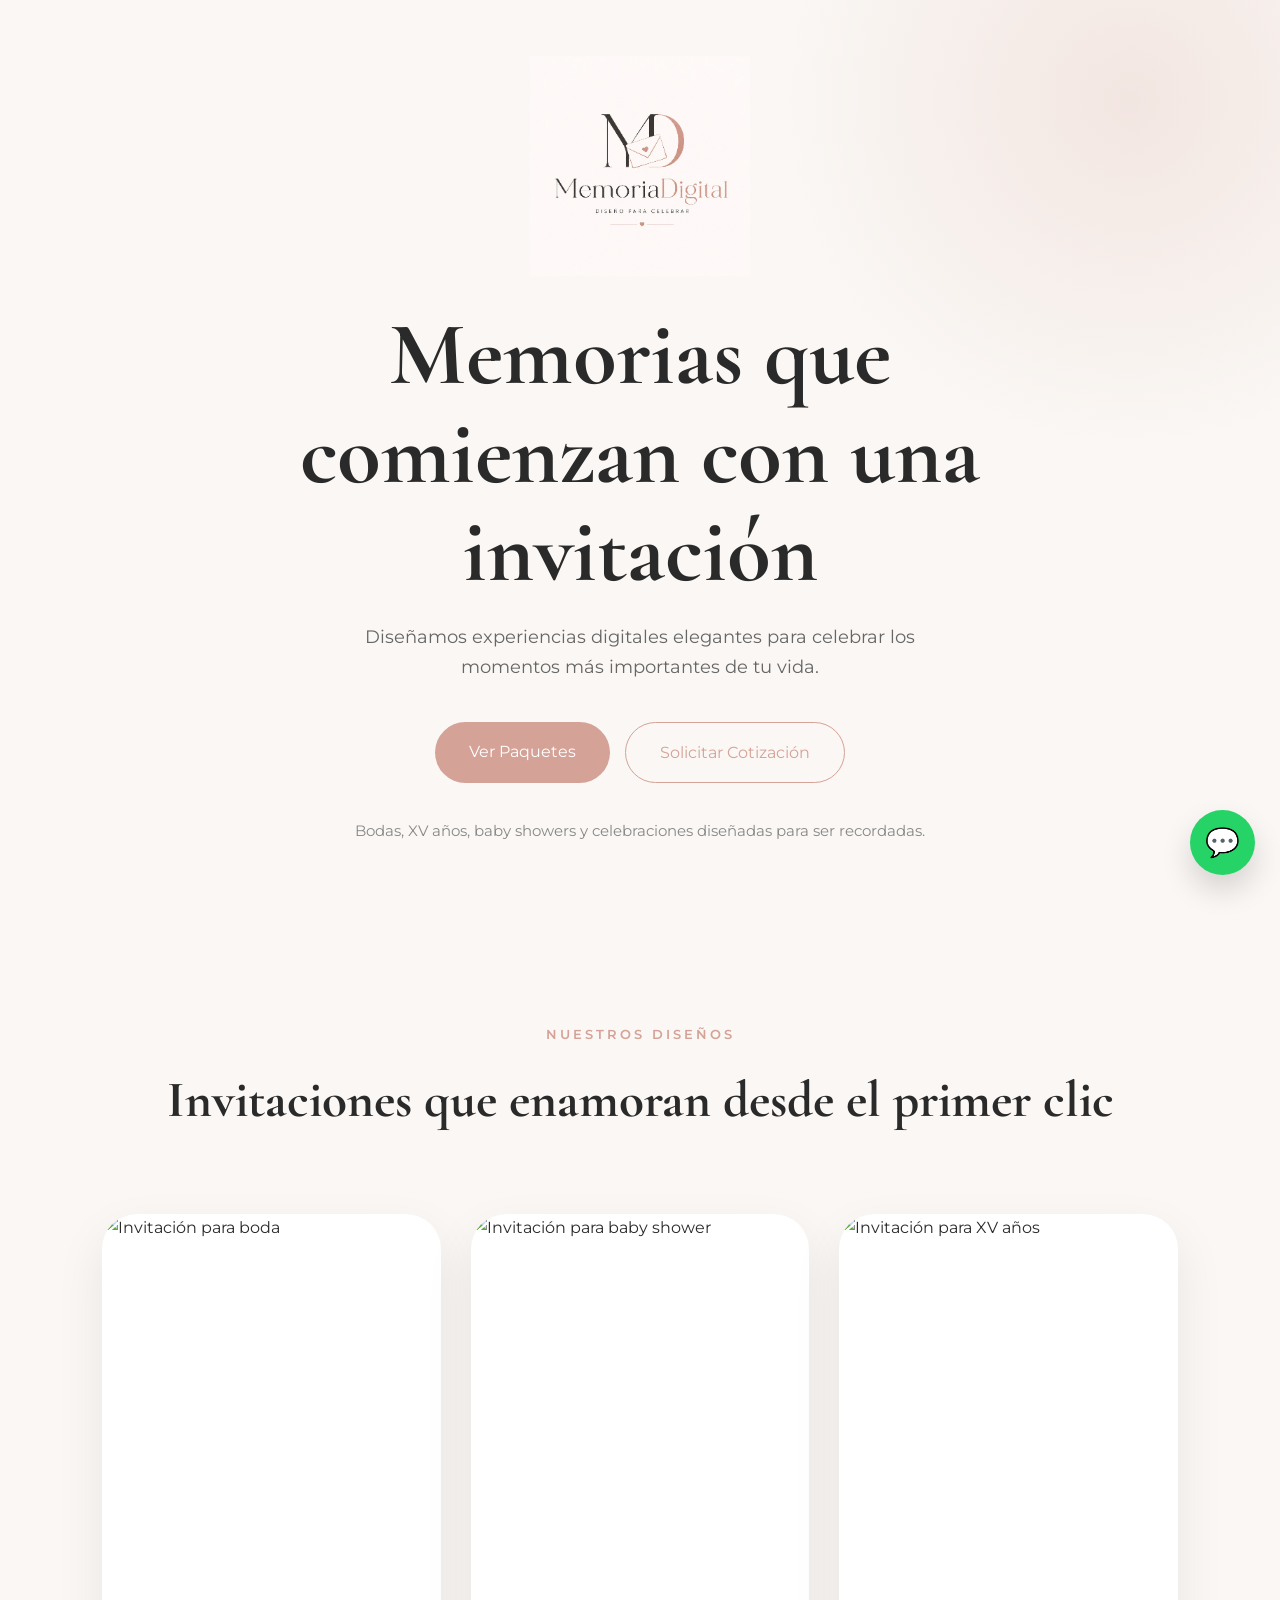
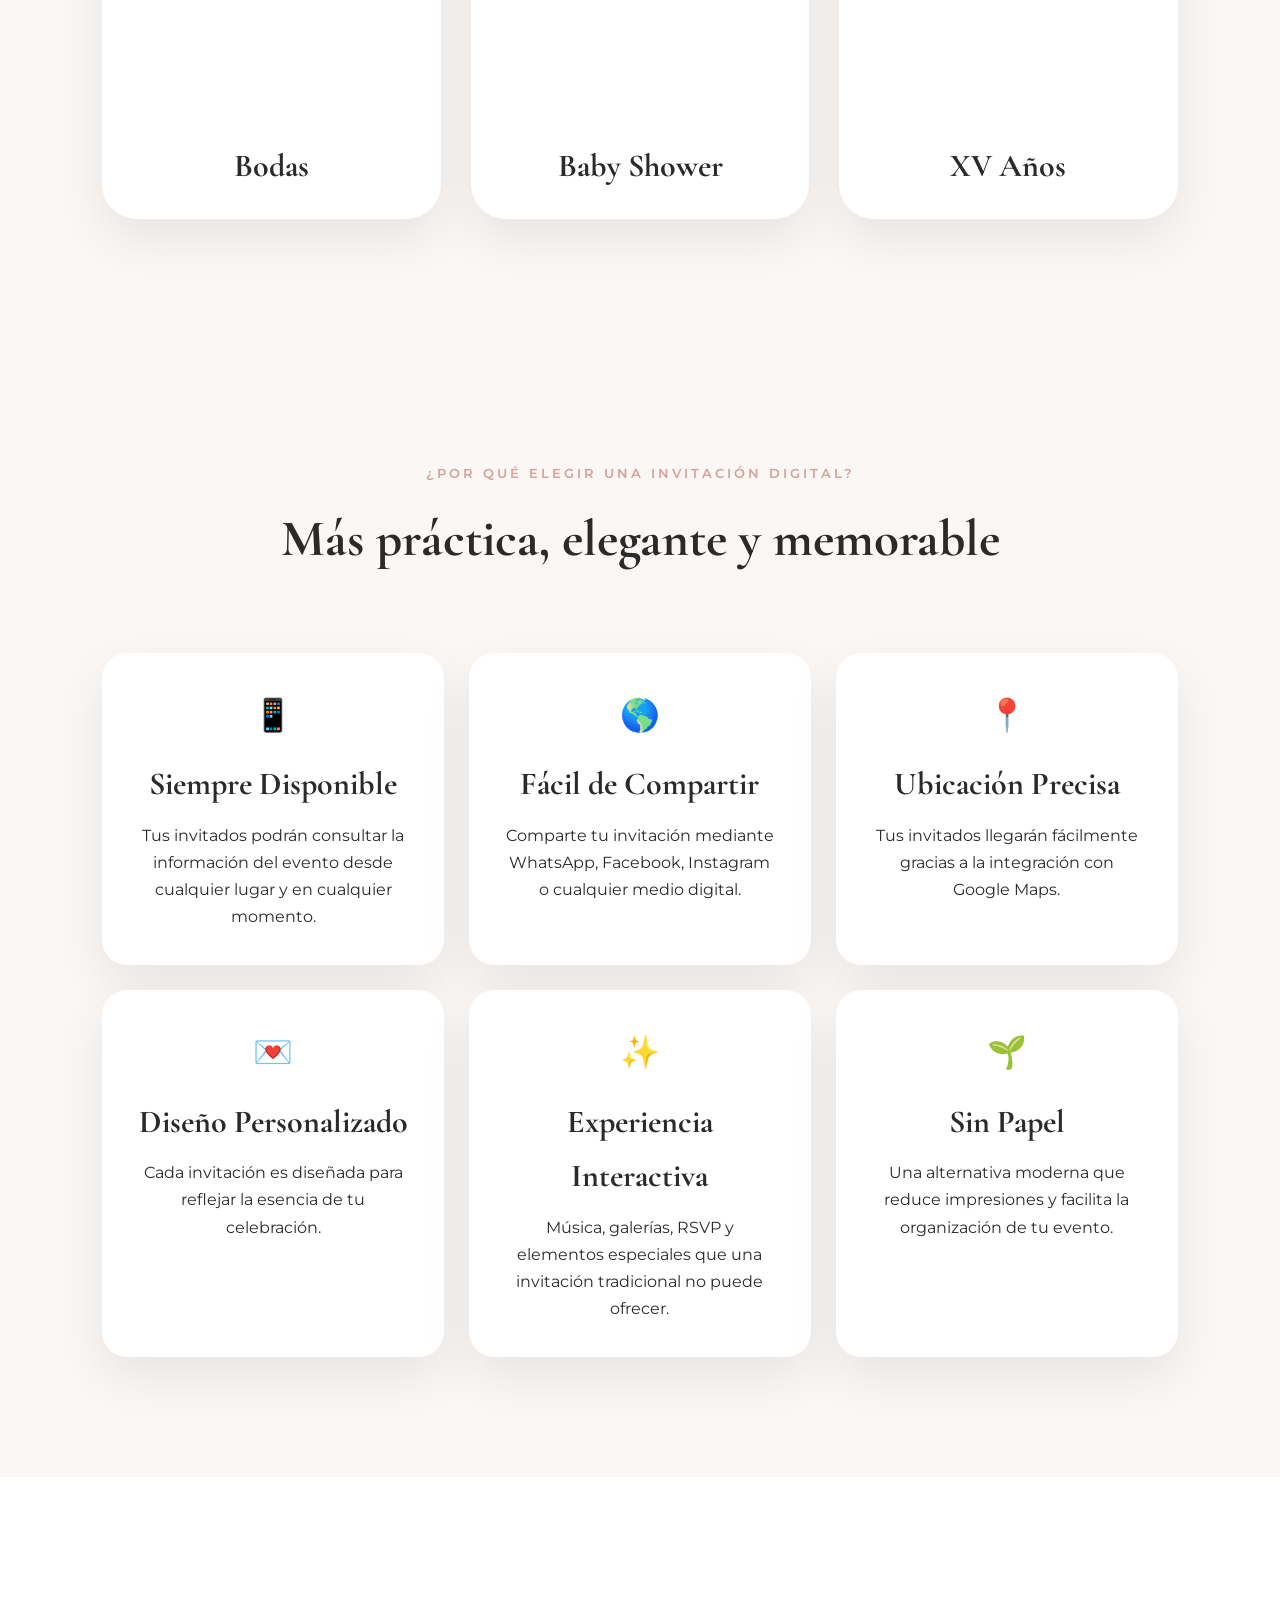
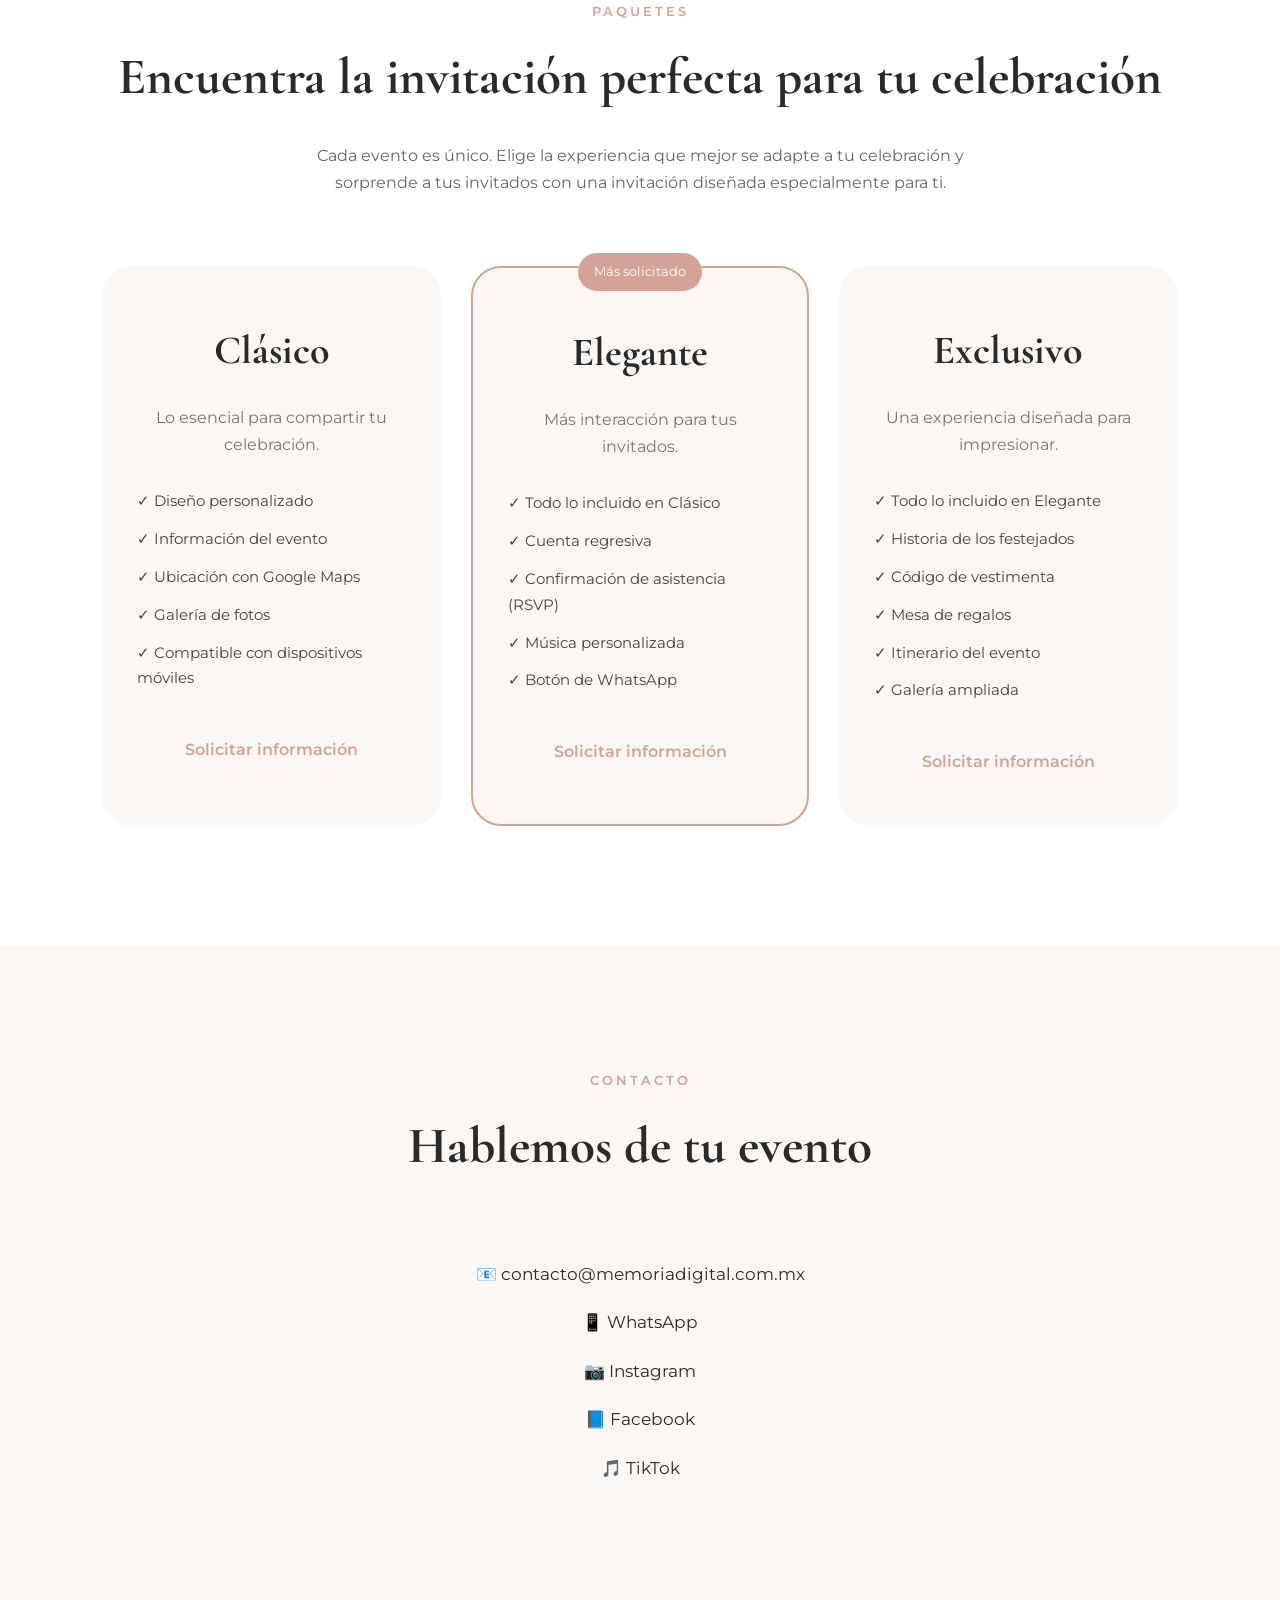
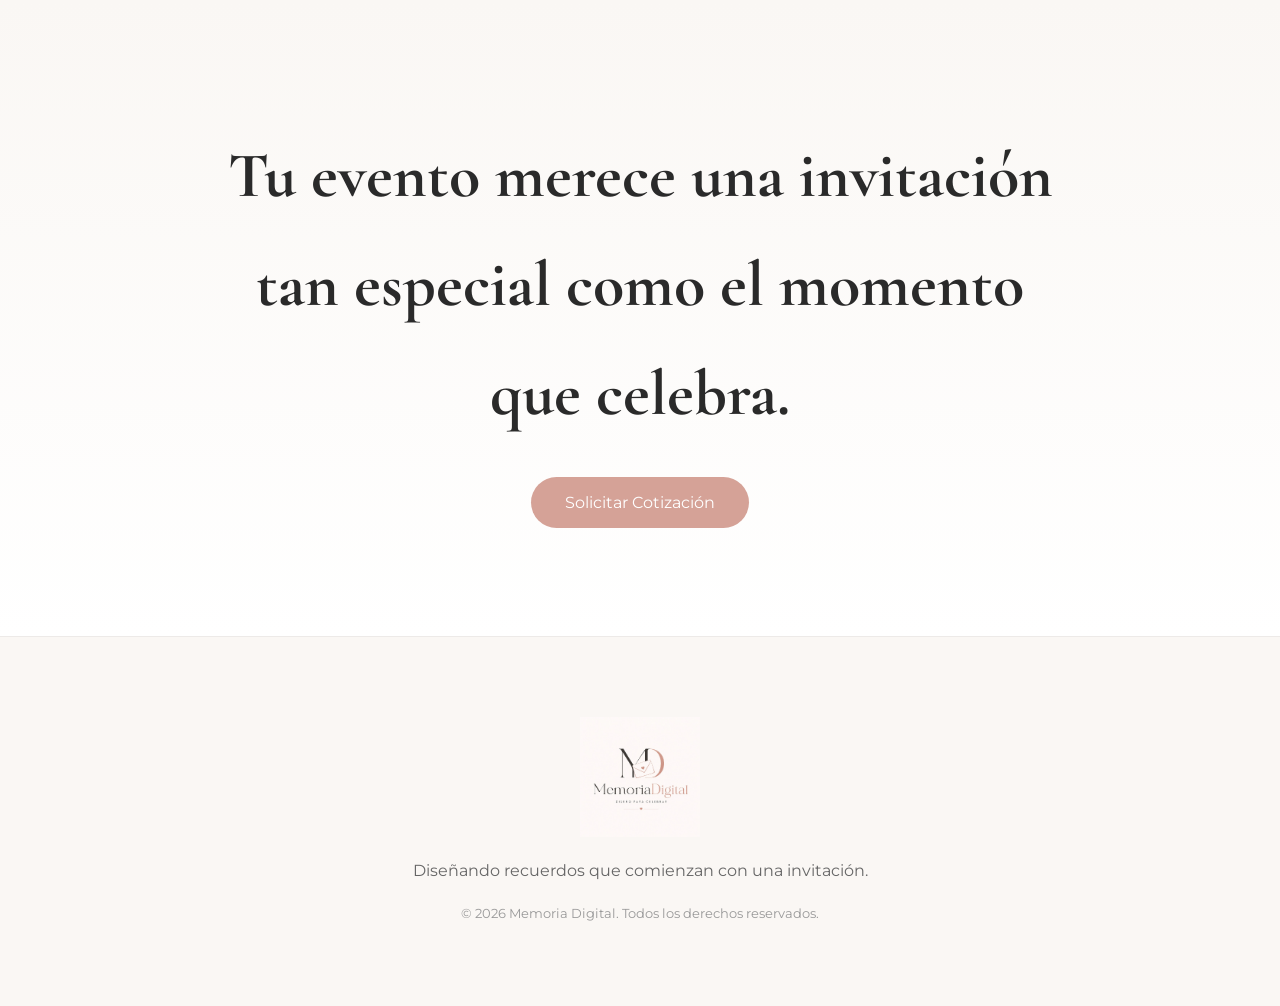
==== index.html @ b1f32d24 "Cambios" ====
<!DOCTYPE html>
<html lang="es">

<head>

    <meta charset="UTF-8">
    <meta name="viewport" content="width=device-width, initial-scale=1.0">

    <title>Memoria Digital | Invitaciones Digitales Elegantes</title>

    <meta name="description"
        content="Invitaciones digitales elegantes para bodas, XV años, baby showers y eventos especiales.">

    <link rel="stylesheet" href="css/style.css">

    <link rel="preconnect" href="https://fonts.googleapis.com">

    <link rel="preconnect" href="https://fonts.gstatic.com" crossorigin>

    <link
        href="https://fonts.googleapis.com/css2?family=Cormorant+Garamond:wght@300;400;500;600;700&family=Montserrat:wght@300;400;500;600&display=swap"
        rel="stylesheet">

</head>

<body>

    <!-- BOTÓN WHATSAPP -->

    <a href="https://wa.me/5214442026317?text=Hola,%20me%20gustaría%20recibir%20información%20sobre%20las%20invitaciones%20digitales%20de%20Memoria%20Digital."
        target="_blank" class="whatsapp-button">

        💬

    </a>

    <!-- HERO -->

    <header class="hero">

        <div class="hero-content">

            <img src="imagenes/logo.jpeg" alt="Memoria Digital" class="hero-logo">

            <!-- <span class="hero-badge">
                Invitaciones Digitales Personalizadas
            </span> -->

            <h1>
                Memorias que comienzan con una invitación
            </h1>

            <p class="hero-description">

                Diseñamos experiencias digitales elegantes para celebrar
                los momentos más importantes de tu vida.

            </p>

            <div class="hero-buttons">

                <a href="#paquetes" class="btn-primary">
                    Ver Paquetes
                </a>

                <a href="https://wa.me/5214442026317?text=Hola,%20me%20gustaría%20recibir%20información%20sobre%20las%20invitaciones%20digitales%20de%20Memoria%20Digital." target="_blank" class="btn-secondary">

                    Solicitar Cotización

                </a>

            </div>

            <p class="social-proof">

                Bodas, XV años, baby showers y celebraciones
                diseñadas para ser recordadas.

            </p>

        </div>

    </header>

    <!-- PORTAFOLIO -->

    <section class="portfolio">

        <div class="section-header">

            <span>Nuestros Diseños</span>

            <h2>
                Invitaciones que enamoran desde el primer clic
            </h2>

        </div>

        <div class="portfolio-grid">

            <article class="phone-card">

                <img src="imagenes/boda.jpg" alt="Invitación para boda">

                <h3>Bodas</h3>

            </article>

            <article class="phone-card">

                <img src="imagenes/babyshower.jpg" alt="Invitación para baby shower">

                <h3>Baby Shower</h3>

            </article>

            <article class="phone-card">

                <img src="imagenes/xv.jpg" alt="Invitación para XV años">

                <h3>XV Años</h3>

            </article>

        </div>

    </section>

    <!-- CARACTERÍSTICAS -->

    <section class="features">

        <div class="section-header">

            <span>¿Por qué elegir una invitación digital?</span>

            <h2>
                Más práctica, elegante y memorable
            </h2>

        </div>

        <div class="features-grid">

            <div class="feature-card">

                <div class="feature-icon">📱</div>

                <h3>Siempre Disponible</h3>

                <p>
                    Tus invitados podrán consultar la información del evento
                    desde cualquier lugar y en cualquier momento.
                </p>

            </div>

            <div class="feature-card">

                <div class="feature-icon">🌎</div>

                <h3>Fácil de Compartir</h3>

                <p>
                    Comparte tu invitación mediante WhatsApp, Facebook,
                    Instagram o cualquier medio digital.
                </p>

            </div>

            <div class="feature-card">

                <div class="feature-icon">📍</div>

                <h3>Ubicación Precisa</h3>

                <p>
                    Tus invitados llegarán fácilmente gracias a la integración
                    con Google Maps.
                </p>

            </div>

            <div class="feature-card">

                <div class="feature-icon">💌</div>

                <h3>Diseño Personalizado</h3>

                <p>
                    Cada invitación es diseñada para reflejar la esencia
                    de tu celebración.
                </p>

            </div>

            <div class="feature-card">

                <div class="feature-icon">✨</div>

                <h3>Experiencia Interactiva</h3>

                <p>
                    Música, galerías, RSVP y elementos especiales que una
                    invitación tradicional no puede ofrecer.
                </p>

            </div>

            <div class="feature-card">

                <div class="feature-icon">🌱</div>

                <h3>Sin Papel</h3>

                <p>
                    Una alternativa moderna que reduce impresiones y facilita
                    la organización de tu evento.
                </p>

            </div>

        </div>

    </section>

    <!-- PAQUETES -->

    <!-- PAQUETES -->

    <section class="packages" id="paquetes">

        <div class="section-header">

            <span>Paquetes</span>

            <h2>
                Encuentra la invitación perfecta para tu celebración
            </h2>

            <p class="packages-intro">

                Cada evento es único. Elige la experiencia que mejor se adapte
                a tu celebración y sorprende a tus invitados con una invitación
                diseñada especialmente para ti.

            </p>

        </div>

        <div class="packages-grid">

            <!-- CLÁSICO -->

            <div class="package-card">

                <h3>Clásico</h3>

                <p class="package-subtitle">
                    Lo esencial para compartir tu celebración.
                </p>

                <ul class="package-features">

                    <li>✓ Diseño personalizado</li>
                    <li>✓ Información del evento</li>
                    <li>✓ Ubicación con Google Maps</li>
                    <li>✓ Galería de fotos</li>
                    <li>✓ Compatible con dispositivos móviles</li>

                </ul>

                <a href="https://wa.me/5214442026317?text=Hola,%20vi%20su%20sitio%20web%20y%20me%20gustaría%20cotizar%20una%20invitación%20digital%20del%20paquete%20Clásico."
                    target="_blank">

                    Solicitar información

                </a>
            </div>

            <!-- ELEGANTE -->

            <div class="package-card featured">

                <span class="popular-badge">
                    Más solicitado
                </span>

                <h3>Elegante</h3>

                <p class="package-subtitle">
                    Más interacción para tus invitados.
                </p>

                <ul class="package-features">

                    <li>✓ Todo lo incluido en Clásico</li>
                    <li>✓ Cuenta regresiva</li>
                    <li>✓ Confirmación de asistencia (RSVP)</li>
                    <li>✓ Música personalizada</li>
                    <li>✓ Botón de WhatsApp</li>

                </ul>

                <a href="https://wa.me/5214442026317?text=Hola,%20vi%20su%20sitio%20web%20y%20me%20gustaría%20cotizar%20una%20invitación%20digital%20del%20paquete%20Elegante."
                    target="_blank">

                    Solicitar información

                </a>

            </div>

            <!-- EXCLUSIVO -->

            <div class="package-card">

                <h3>Exclusivo</h3>

                <p class="package-subtitle">
                    Una experiencia diseñada para impresionar.
                </p>

                <ul class="package-features">

                    <li>✓ Todo lo incluido en Elegante</li>
                    <li>✓ Historia de los festejados</li>
                    <li>✓ Código de vestimenta</li>
                    <li>✓ Mesa de regalos</li>
                    <li>✓ Itinerario del evento</li>
                    <li>✓ Galería ampliada</li>

                </ul>

                <a href="https://wa.me/5214442026317?text=Hola,%20vi%20su%20sitio%20web%20y%20me%20gustaría%20cotizar%20una%20invitación%20digital%20del%20paquete%20Exclusivo."
                    target="_blank">

                    Solicitar información

                </a>

            </div>

        </div>

    </section>

    <!-- TESTIMONIOS -->

    <!-- <section class="testimonials">

        <div class="section-header">

            <span>Testimonios</span>

            <h2>
                Lo que opinan nuestros clientes
            </h2>

        </div>

        <div class="testimonials-grid">

            <article class="testimonial-card">

                <p>

                    “La invitación quedó hermosa.
                    Todos nuestros invitados quedaron encantados.”

                </p>

                <h4>
                    María & Luis
                </h4>

            </article>

            <article class="testimonial-card">

                <p>

                    “Fue muy fácil compartirla y la confirmación
                    de asistencia nos ayudó muchísimo.”

                </p>

                <h4>
                    Andrea G.
                </h4>

            </article>

            <article class="testimonial-card">

                <p>

                    “Elegante, rápida y exactamente como la imaginábamos.”

                </p>

                <h4>
                    Fernanda P.
                </h4>

            </article>

        </div>

    </section> -->

    <!-- CONTACTO -->

    <section class="contact">

        <div class="section-header">

            <span>Contacto</span>

            <h2>
                Hablemos de tu evento
            </h2>

        </div>

        <div class="contact-container">

            <a href="mailto:contacto@memoriadigital.com.mx">
                📧 contacto@memoriadigital.com.mx
            </a>

            <a href="https://wa.me/5214442026317?text=Hola,%20me%20gustaría%20recibir%20información%20sobre%20las%20invitaciones%20digitales%20de%20Memoria%20Digital.">
                📱 WhatsApp
            </a>

            <a href="#">
                📷 Instagram
            </a>

            <a href="#">
                📘 Facebook
            </a>

            <a href="#">
                🎵 TikTok
            </a>

        </div>

    </section>

    <!-- CTA FINAL -->

    <section class="final-cta">

        <h2>

            Tu evento merece una invitación tan especial
            como el momento que celebra.

        </h2>

        <a href="https://wa.me/5214442026317?text=Hola,%20me%20gustaría%20recibir%20información%20sobre%20las%20invitaciones%20digitales%20de%20Memoria%20Digital." target="_blank" class="btn-primary">

            Solicitar Cotización

        </a>

    </section>

    <footer class="footer">

        <img src="imagenes/logo.jpeg" alt="Memoria Digital" class="footer-logo">

        <p>
            Diseñando recuerdos que comienzan con una invitación.
        </p>

        <small>
            © <span id="year"></span> Memoria Digital.
            Todos los derechos reservados.
        </small>

    </footer>

    <script src="js/main.js"></script>

</body>

</html>
---- css/style.css ----
:root {

    --primary: #D5A297;
    --primary-light: #E8D1CB;
    --dark: #2A2A2A;
    --light: #FAF7F4;
    --white: #FFFFFF;

    --shadow:
        0 20px 50px rgba(0, 0, 0, .08);

}

* {
    margin: 0;
    padding: 0;
    box-sizing: border-box;
}

html {
    scroll-behavior: smooth;
}

body {

    font-family: 'Montserrat', sans-serif;

    background: var(--light);

    color: var(--dark);

    overflow-x: hidden;

    line-height: 1.7;
}

img {
    max-width: 100%;
    display: block;
}

a {
    text-decoration: none;
}

section {

    padding:
        120px
        8%;
}

h1,
h2,
h3,
h4 {

    font-family:
        'Cormorant Garamond',
        serif;
}

.section-header {

    text-align: center;

    margin-bottom: 70px;
}

.section-header span {

    color: var(--primary);

    text-transform: uppercase;

    letter-spacing: 3px;

    font-size: .8rem;

    font-weight: 600;
}

.section-header h2 {

    font-size: clamp(
        2.5rem,
        4vw,
        4rem
    );

    margin-top: 10px;
}

/* HERO */

.hero {

    min-height: 100vh;

    display: flex;

    justify-content: center;

    align-items: center;

    text-align: center;

    position: relative;

    overflow: hidden;
}

.hero::before {

    content: "";

    position: absolute;

    width: 700px;
    height: 700px;

    border-radius: 50%;

    background:
        radial-gradient(
            rgba(213,162,151,.20),
            transparent 70%
        );

    top: -250px;
    right: -200px;
}

.hero-content {

    max-width: 850px;

    z-index: 2;
}

.hero-logo {

    width: 220px;

    margin: 0 auto 30px;
}

.hero-badge {

    border:
        1px solid
        var(--primary);

    padding:
        10px 24px;

    border-radius: 50px;

    color:
        var(--primary);

    font-size: .9rem;
}

.hero h1 {

    font-size:
        clamp(
            3.5rem,
            7vw,
            6rem
        );

    margin:
        30px 0 20px;

    line-height: 1.1;
}

.hero-description {

    max-width: 650px;

    margin: auto;

    color: #666;

    font-size: 1.1rem;
}

.hero-buttons {

    margin-top: 40px;

    display: flex;

    justify-content: center;

    gap: 15px;

    flex-wrap: wrap;
}

.social-proof {

    margin-top: 35px;

    color: #888;

    font-size: .95rem;
}

/* BOTONES */

.btn-primary,
.btn-secondary {

    padding:
        16px
        34px;

    border-radius: 50px;

    transition: .3s;
}

.btn-primary {

    background:
        var(--primary);

    color: white;
}

.btn-primary:hover {

    transform:
        translateY(-3px);

    box-shadow:
        var(--shadow);
}

.btn-secondary {

    border:
        1px solid
        var(--primary);

    color:
        var(--primary);
}

.btn-secondary:hover {

    background:
        var(--primary);

    color: white;
}

/* PORTAFOLIO */

.portfolio-grid {

    display: grid;

    grid-template-columns:
        repeat(
            auto-fit,
            minmax(
                280px,
                1fr
            )
        );

    gap: 30px;
}

.phone-card {

    background:
        white;

    border-radius: 35px;

    overflow: hidden;

    box-shadow:
        var(--shadow);

    transition: .4s;
}

.phone-card:hover {

    transform:
        translateY(-10px);
}

.phone-card img {

    height: 500px;

    object-fit: cover;

    width: 100%;
}

.phone-card h3 {

    text-align: center;

    padding: 25px;

    font-size: 2rem;
}

/* FEATURES */

.features-grid {

    display: grid;

    grid-template-columns:
        repeat(
            auto-fit,
            minmax(
                280px,
                1fr
            )
        );

    gap: 25px;
}

.feature-card {

    background:
        white;

    padding: 35px;

    border-radius: 25px;

    text-align: center;

    box-shadow:
        var(--shadow);
}

.feature-icon {

    font-size: 2rem;

    margin-bottom: 15px;
}

.feature-card h3 {

    margin-bottom: 10px;

    font-size: 2rem;
}

/* PAQUETES */

.packages {

    background:
        white;
}

.packages-grid {

    display: grid;

    grid-template-columns:
        repeat(
            auto-fit,
            minmax(
                300px,
                1fr
            )
        );

    gap: 30px;
}

.package-card {

    position: relative;

    padding: 50px 35px;

    border-radius: 30px;

    background:
        var(--light);

    text-align: center;

    transition: .4s;
}

.package-card:hover {

    transform:
        translateY(-8px);
}

.package-card h3 {

    font-size: 2.5rem;

    margin-bottom: 20px;
}

.package-card a {

    color:
        var(--primary);

    font-weight: 600;
}

.featured {

    border:
        2px solid
        var(--primary);
}

.popular-badge {

    position: absolute;

    top: -15px;
    left: 50%;

    transform:
        translateX(-50%);

    background:
        var(--primary);

    color: white;

    padding:
        8px 16px;

    border-radius: 50px;

    font-size: .8rem;
}

/* TESTIMONIOS */

.testimonials-grid {

    display: grid;

    grid-template-columns:
        repeat(
            auto-fit,
            minmax(
                300px,
                1fr
            )
        );

    gap: 25px;
}

.testimonial-card {

    background:
        white;

    padding: 35px;

    border-radius: 25px;

    box-shadow:
        var(--shadow);
}

.testimonial-card h4 {

    margin-top: 20px;

    color:
        var(--primary);
}

/* CONTACTO */

.contact-container {

    display: flex;

    flex-direction: column;

    gap: 20px;

    align-items: center;
}

.contact-container a {

    color:
        var(--dark);

    font-size: 1.05rem;
}

/* CTA FINAL */

.final-cta {

    text-align: center;

    background:
        linear-gradient(
            180deg,
            var(--light),
            white
        );
}

.final-cta h2 {

    max-width: 850px;

    margin:
        0 auto 40px;

    font-size:
        clamp(
            2.5rem,
            5vw,
            4.5rem
        );
}

/* WHATSAPP */

.whatsapp-button {

    position: fixed;

    right: 25px;

    bottom: 25px;

    width: 65px;

    height: 65px;

    border-radius: 50%;

    background: #25D366;

    display: flex;

    justify-content: center;

    align-items: center;

    font-size: 28px;

    color: white;

    z-index: 999;

    box-shadow:
        0 15px 30px
        rgba(
            0,
            0,
            0,
            .15
        );
}

/* ANIMACIONES */

.phone-card,
.feature-card,
.package-card,
.testimonial-card {

    opacity: 0;

    transform:
        translateY(30px);

    transition:
        .8s ease;
}

.show {

    opacity: 1 !important;

    transform:
        translateY(0) !important;
}

/* RESPONSIVE */

@media (max-width: 768px) {

    section {

        padding:
            90px
            25px;
    }

    .hero-logo {

        width: 180px;
    }

    .hero h1 {

        font-size: 3rem;
    }

    .phone-card img {

        height: 400px;
    }

}

@keyframes float {

    0% {
        transform: translateY(0px);
    }

    50% {
        transform: translateY(-12px);
    }

    100% {
        transform: translateY(0px);
    }

}

.footer {

    padding: 80px 20px;

    text-align: center;

    border-top: 1px solid rgba(0,0,0,.05);
}

.footer-logo {

    width: 120px;

    margin: 0 auto 20px;
}

.footer p {

    margin-bottom: 15px;

    color: #666;
}

.footer small {

    color: #999;
}

.packages-intro{

    max-width: 700px;

    margin: 20px auto 0;

    text-align: center;

    color: #666;
}

.package-subtitle{

    margin-bottom: 25px;

    color: #777;
}

.package-features{

    list-style: none;

    text-align: left;

    margin: 30px 0;

    display: flex;

    flex-direction: column;

    gap: 12px;
}

.package-features li{

    color: #444;

    font-size: .95rem;
}

.package-card a{

    display: inline-block;

    margin-top: 15px;

    color: var(--primary);

    font-weight: 600;
}
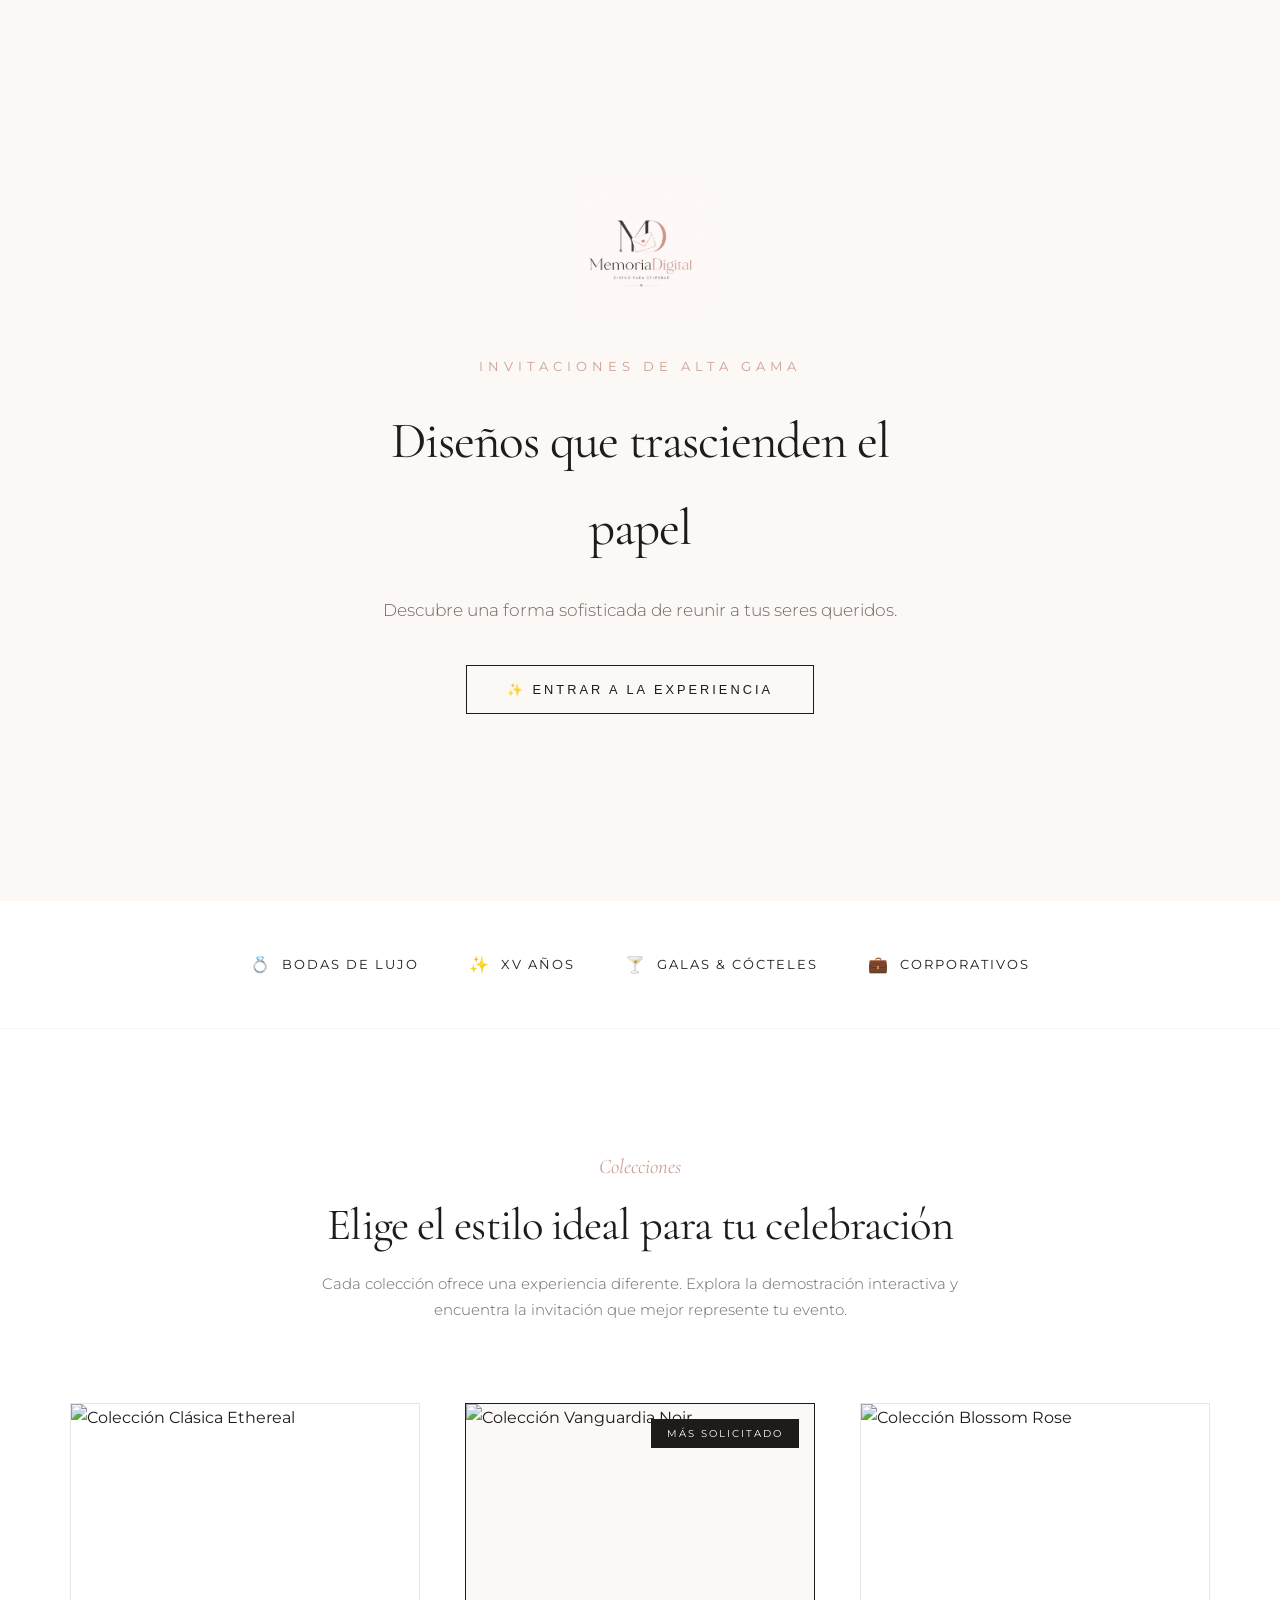
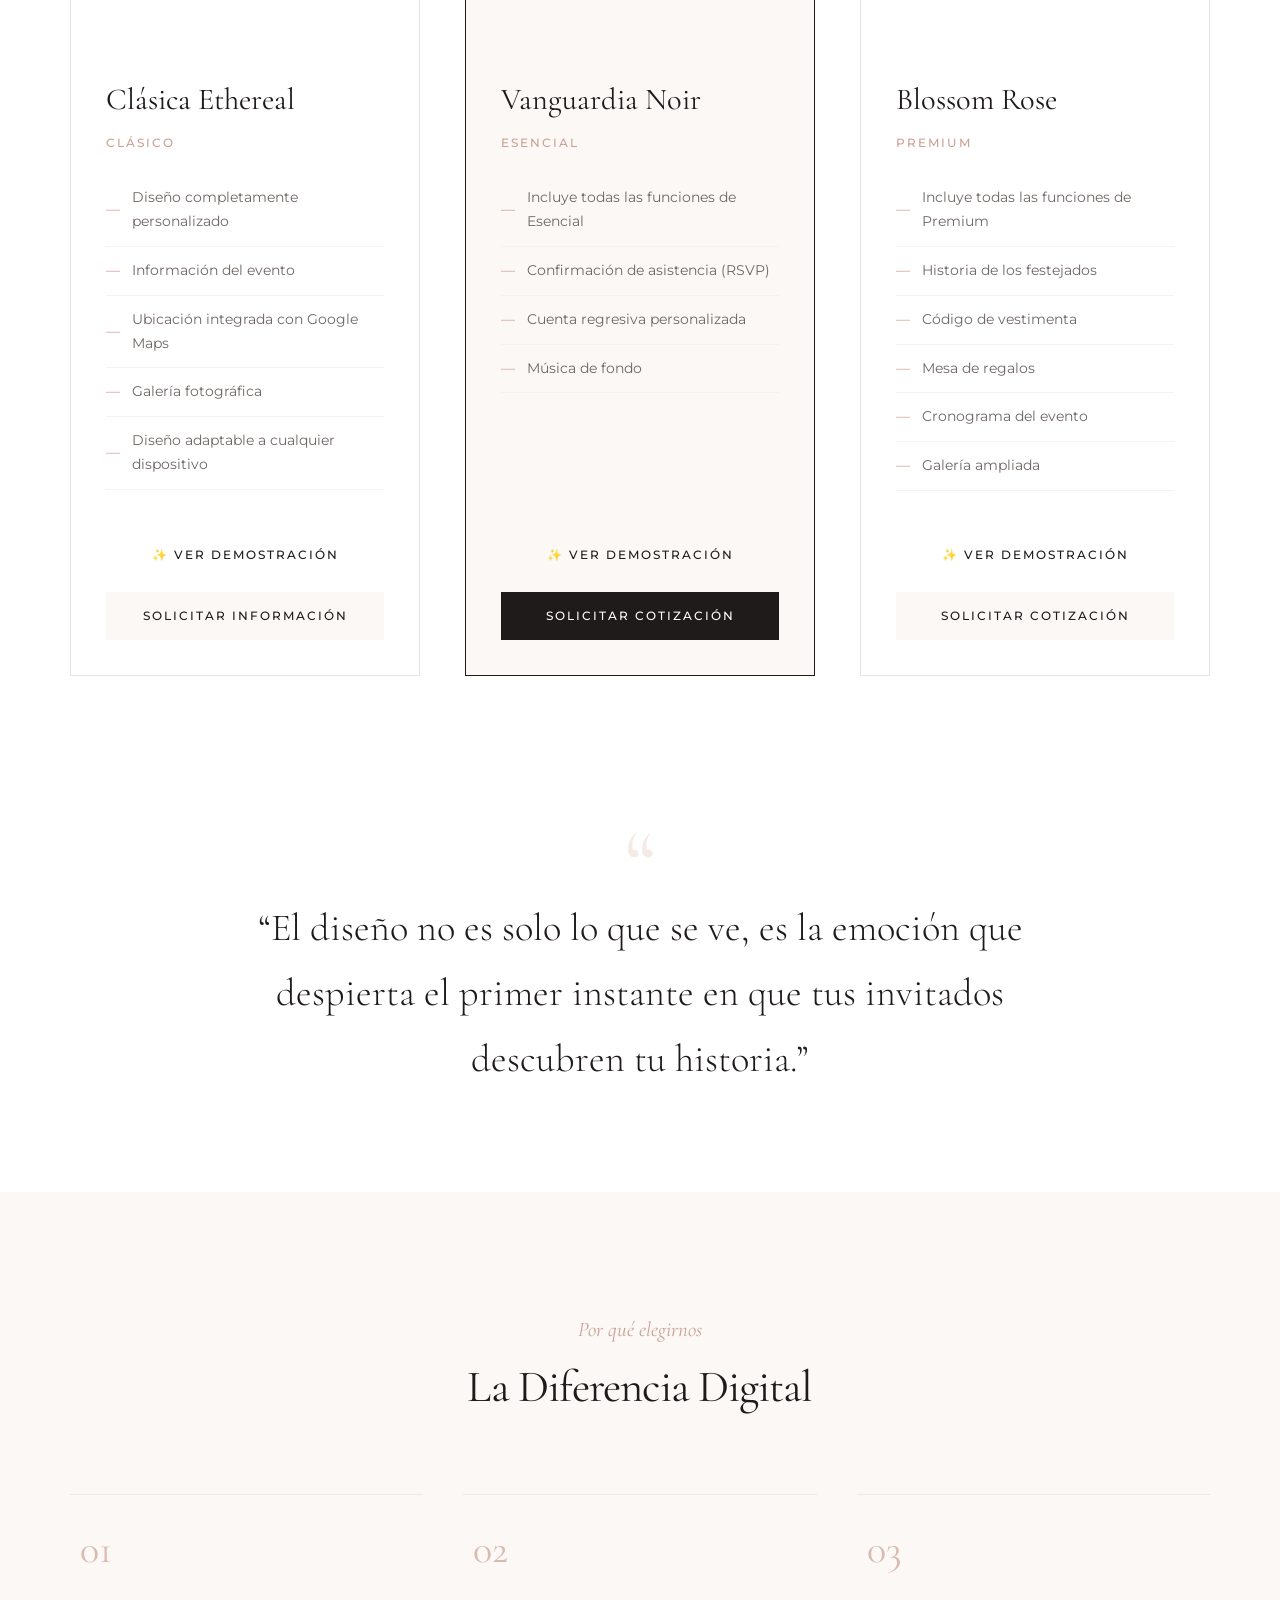
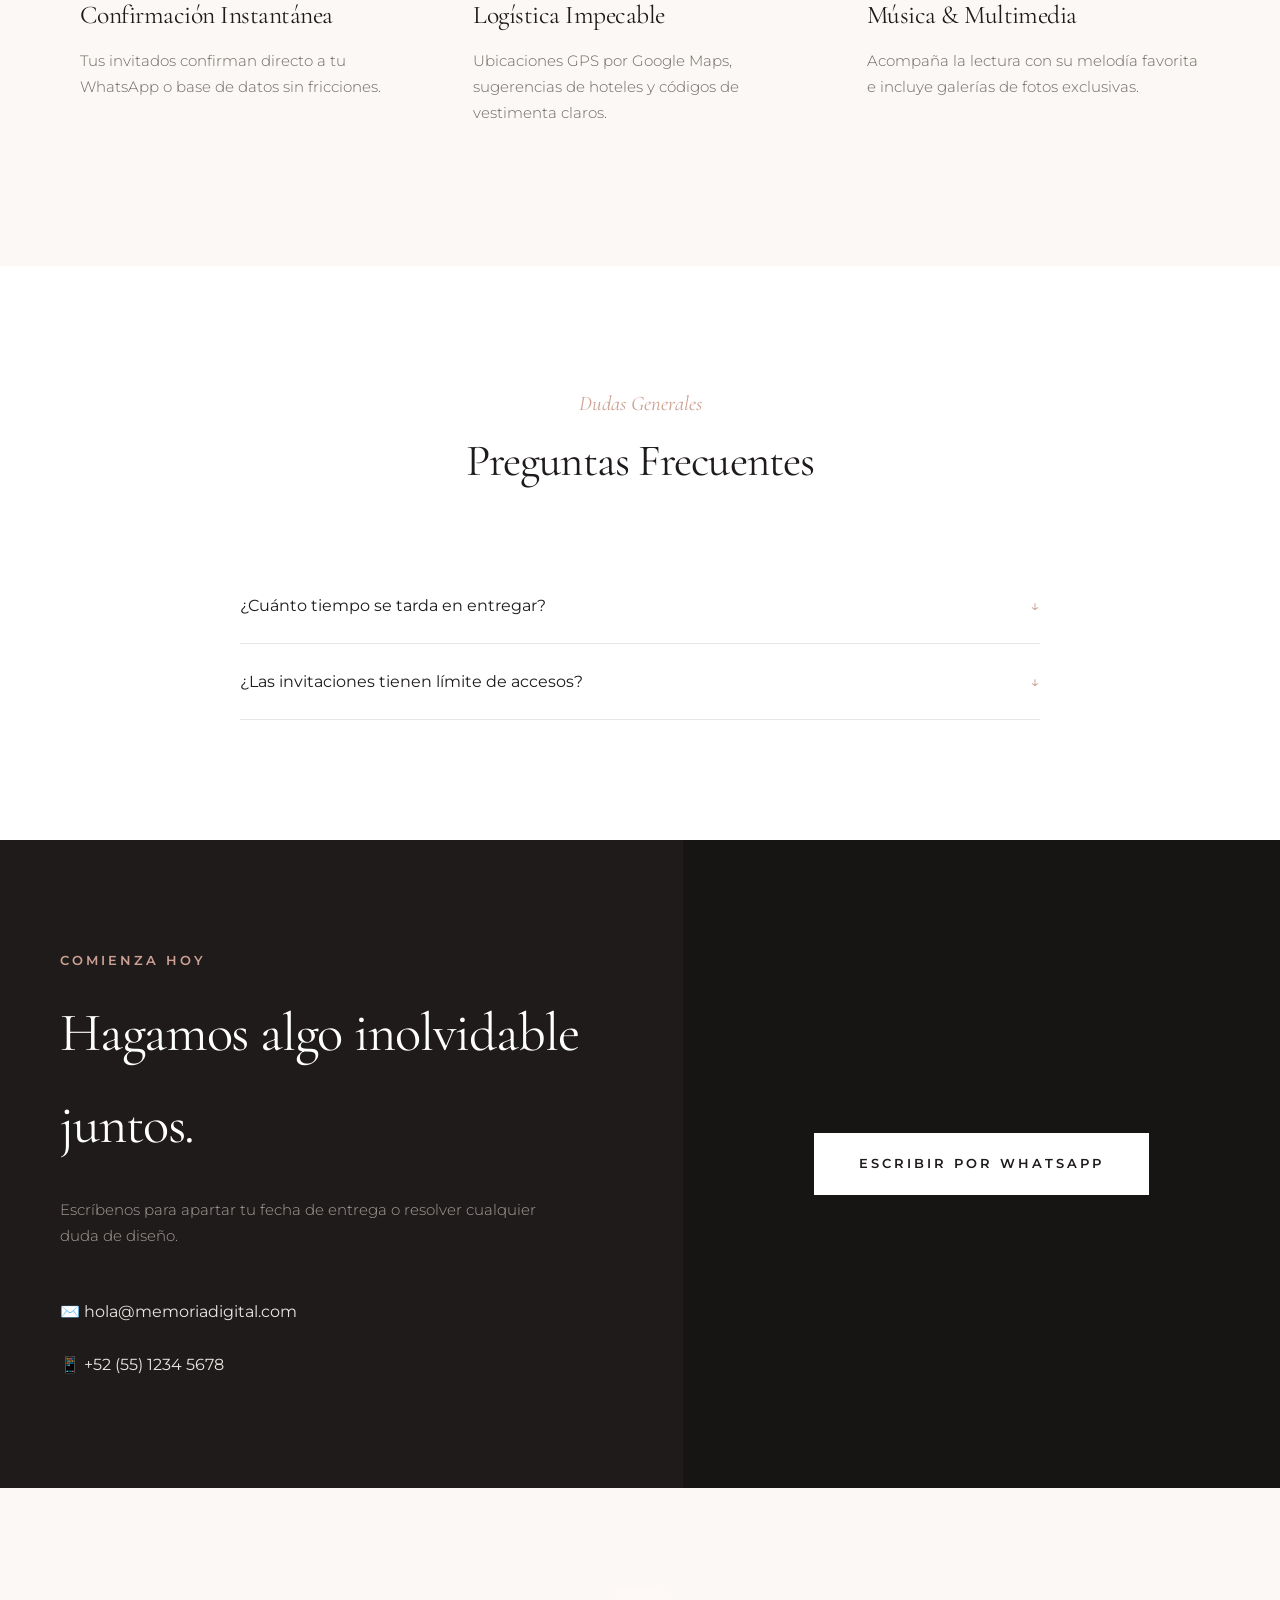
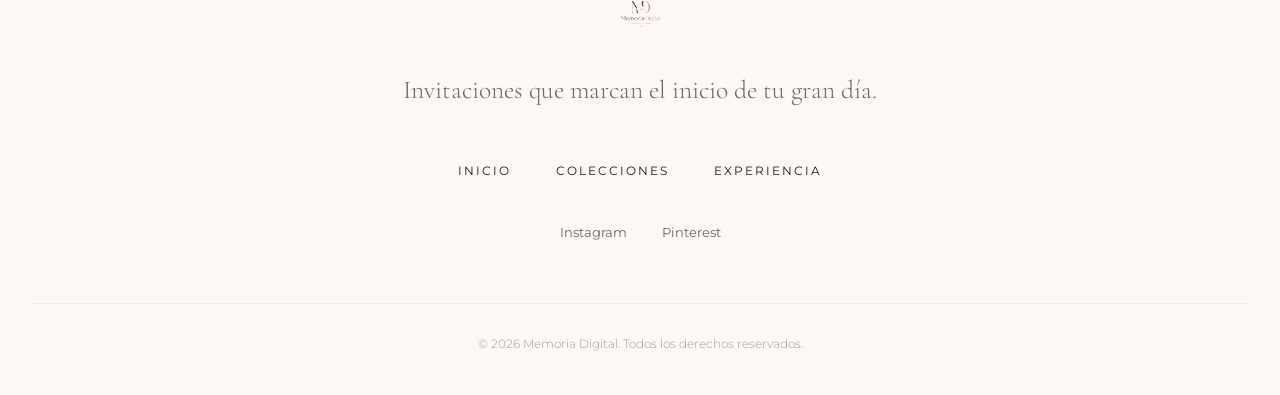
==== commit e56b5f61: "Cambios" ====
--- a/index.html
+++ b/index.html
@@ -2,489 +2,224 @@
 <html lang="es">
 
 <head>
-
     <meta charset="UTF-8">
     <meta name="viewport" content="width=device-width, initial-scale=1.0">
-
-    <title>Memoria Digital | Invitaciones Digitales Elegantes</title>
-
-    <meta name="description"
-        content="Invitaciones digitales elegantes para bodas, XV años, baby showers y eventos especiales.">
-
+    <title>Memoria Digital | Invitaciones Premium</title>
+    <link rel="preconnect" href="https://fonts.googleapis.com">
+    <link rel="preconnect" href="https://fonts.gstatic.com" crossorigin>
+    <link
+        href="https://fonts.googleapis.com/css2?family=Cormorant+Garamond:ital,wght@0,300;0,400;0,600;1,300&family=Montserrat:wght@300;400;500;600&display=swap"
+        rel="stylesheet">
     <link rel="stylesheet" href="css/style.css">
-
-    <link rel="preconnect" href="https://fonts.googleapis.com">
-
-    <link rel="preconnect" href="https://fonts.gstatic.com" crossorigin>
-
-    <link
-        href="https://fonts.googleapis.com/css2?family=Cormorant+Garamond:wght@300;400;500;600;700&family=Montserrat:wght@300;400;500;600&display=swap"
-        rel="stylesheet">
-
 </head>
 
 <body>
 
-    <!-- BOTÓN WHATSAPP -->
-
-    <a href="https://wa.me/5214442026317?text=Hola,%20me%20gustaría%20recibir%20información%20sobre%20las%20invitaciones%20digitales%20de%20Memoria%20Digital."
-        target="_blank" class="whatsapp-button">
-
-        💬
-
-    </a>
-
-    <!-- HERO -->
-
-    <header class="hero">
-
-        <div class="hero-content">
-
-            <img src="imagenes/logo.jpeg" alt="Memoria Digital" class="hero-logo">
-
-            <!-- <span class="hero-badge">
-                Invitaciones Digitales Personalizadas
-            </span> -->
-
-            <h1>
-                Memorias que comienzan con una invitación
-            </h1>
-
-            <p class="hero-description">
-
-                Diseñamos experiencias digitales elegantes para celebrar
-                los momentos más importantes de tu vida.
-
-            </p>
-
+    <div id="invitationIntro">
+        <div class="intro-content">
+            <img src="imagenes/logo.jpeg" alt="Logo Memoria Digital" class="intro-logo">
+            <span>Invitaciones de Alta Gama</span>
+            <h1>Diseños que trascienden el papel</h1>
+            <p>Descubre una forma sofisticada de reunir a tus seres queridos.</p>
+            <button id="openInvitation">✨ Entrar a la Experiencia</button>
+        </div>
+    </div>
+
+    <header class="navbar">
+        <div class="container">
+            <a href="#" class="logo"><img src="imagenes/logo.jpeg" alt="Memoria Digital"></a>
+            <nav>
+                <a href="#inicio">Inicio</a>
+                <a href="#paquetes">Colecciones</a>
+                <a href="#beneficios">Experiencia</a>
+                <a href="#contacto">Contacto</a>
+            </nav>
+        </div>
+    </header>
+
+    <section id="inicio" class="hero">
+        <div class="hero-left">
+            <span>Exclusividad Digital</span>
+            <h1>Creamos recuerdos desde el primer clic.</h1>
+            <p>Invitaciones interactivas diseñadas con elegancia editorial, música de fondo, confirmación de asistencia
+                en tiempo real y pases digitales únicos para tus eventos más importantes.</p>
             <div class="hero-buttons">
-
-                <a href="#paquetes" class="btn-primary">
-                    Ver Paquetes
-                </a>
-
-                <a href="https://wa.me/5214442026317?text=Hola,%20me%20gustaría%20recibir%20información%20sobre%20las%20invitaciones%20digitales%20de%20Memoria%20Digital." target="_blank" class="btn-secondary">
-
-                    Solicitar Cotización
-
-                </a>
-
-            </div>
-
-            <p class="social-proof">
-
-                Bodas, XV años, baby showers y celebraciones
-                diseñadas para ser recordadas.
-
-            </p>
-
-        </div>
-
-    </header>
-
-    <!-- PORTAFOLIO -->
-
-    <section class="portfolio">
-
-        <div class="section-header">
-
-            <span>Nuestros Diseños</span>
-
-            <h2>
-                Invitaciones que enamoran desde el primer clic
-            </h2>
-
-        </div>
-
-        <div class="portfolio-grid">
-
-            <article class="phone-card">
-
-                <img src="imagenes/boda.jpg" alt="Invitación para boda">
-
-                <h3>Bodas</h3>
-
-            </article>
-
-            <article class="phone-card">
-
-                <img src="imagenes/babyshower.jpg" alt="Invitación para baby shower">
-
-                <h3>Baby Shower</h3>
-
-            </article>
-
-            <article class="phone-card">
-
-                <img src="imagenes/xv.jpg" alt="Invitación para XV años">
-
-                <h3>XV Años</h3>
-
-            </article>
-
-        </div>
-
-    </section>
-
-    <!-- CARACTERÍSTICAS -->
-
-    <section class="features">
-
-        <div class="section-header">
-
-            <span>¿Por qué elegir una invitación digital?</span>
-
-            <h2>
-                Más práctica, elegante y memorable
-            </h2>
-
-        </div>
-
-        <div class="features-grid">
-
-            <div class="feature-card">
-
-                <div class="feature-icon">📱</div>
-
-                <h3>Siempre Disponible</h3>
-
-                <p>
-                    Tus invitados podrán consultar la información del evento
-                    desde cualquier lugar y en cualquier momento.
-                </p>
-
-            </div>
-
-            <div class="feature-card">
-
-                <div class="feature-icon">🌎</div>
-
-                <h3>Fácil de Compartir</h3>
-
-                <p>
-                    Comparte tu invitación mediante WhatsApp, Facebook,
-                    Instagram o cualquier medio digital.
-                </p>
-
-            </div>
-
-            <div class="feature-card">
-
-                <div class="feature-icon">📍</div>
-
-                <h3>Ubicación Precisa</h3>
-
-                <p>
-                    Tus invitados llegarán fácilmente gracias a la integración
-                    con Google Maps.
-                </p>
-
-            </div>
-
-            <div class="feature-card">
-
-                <div class="feature-icon">💌</div>
-
-                <h3>Diseño Personalizado</h3>
-
-                <p>
-                    Cada invitación es diseñada para reflejar la esencia
-                    de tu celebración.
-                </p>
-
-            </div>
-
-            <div class="feature-card">
-
-                <div class="feature-icon">✨</div>
-
-                <h3>Experiencia Interactiva</h3>
-
-                <p>
-                    Música, galerías, RSVP y elementos especiales que una
-                    invitación tradicional no puede ofrecer.
-                </p>
-
-            </div>
-
-            <div class="feature-card">
-
-                <div class="feature-icon">🌱</div>
-
-                <h3>Sin Papel</h3>
-
-                <p>
-                    Una alternativa moderna que reduce impresiones y facilita
-                    la organización de tu evento.
-                </p>
-
-            </div>
-
-        </div>
-
-    </section>
-
-    <!-- PAQUETES -->
-
-    <!-- PAQUETES -->
-
-    <section class="packages" id="paquetes">
-
-        <div class="section-header">
-
-            <span>Paquetes</span>
-
-            <h2>
-                Encuentra la invitación perfecta para tu celebración
-            </h2>
-
-            <p class="packages-intro">
-
-                Cada evento es único. Elige la experiencia que mejor se adapte
-                a tu celebración y sorprende a tus invitados con una invitación
-                diseñada especialmente para ti.
-
-            </p>
-
-        </div>
-
-        <div class="packages-grid">
-
-            <!-- CLÁSICO -->
-
+                <a href="#paquetes" class="btn-primary">Ver Colecciones</a>
+                <a href="#contacto" class="btn-secondary">Cotizar Ahora</a>
+            </div>
+        </div>
+        <div class="hero-right">
+            <img src="img/hero-mockup.png" alt="Invitación Digital en Teléfono Móvil">
+        </div>
+    </section>
+
+    <div class="events-bar">
+        <div>💍 <span>Bodas de Lujo</span></div>
+        <div>✨ <span>XV Años</span></div>
+        <div>🍸 <span>Galas & Cócteles</span></div>
+        <div>💼 <span>Corporativos</span></div>
+    </div>
+
+    <section id="paquetes" class="packages">
+        <div class="section-title">
+            <span>Colecciones</span>
+            <h2>Elige el estilo ideal para tu celebración</h2>
+            <p>Cada colección ofrece una experiencia diferente. Explora la demostración interactiva y encuentra la
+                invitación que mejor represente tu evento.</p>
+        </div>
+
+        <div class="container packages-grid">
+
+            <!-- ESENCIAL -->
             <div class="package-card">
-
-                <h3>Clásico</h3>
-
-                <p class="package-subtitle">
-                    Lo esencial para compartir tu celebración.
-                </p>
-
-                <ul class="package-features">
-
-                    <li>✓ Diseño personalizado</li>
-                    <li>✓ Información del evento</li>
-                    <li>✓ Ubicación con Google Maps</li>
-                    <li>✓ Galería de fotos</li>
-                    <li>✓ Compatible con dispositivos móviles</li>
-
+                <img src="img/demo-clasica.jpg" alt="Colección Clásica Ethereal" class="package-card-img">
+
+                <div class="package-top">
+                    <span class="package-label">Clásica Ethereal</span>
+                    <h3>Clásico</h3>
+                </div>
+
+                <ul>
+                    <li>Diseño completamente personalizado</li>
+                    <li>Información del evento</li>
+                    <li>Ubicación integrada con Google Maps</li>
+                    <li>Galería fotográfica</li>
+                    <li>Diseño adaptable a cualquier dispositivo</li>
                 </ul>
 
-                <a href="https://wa.me/5214442026317?text=Hola,%20vi%20su%20sitio%20web%20y%20me%20gustaría%20cotizar%20una%20invitación%20digital%20del%20paquete%20Clásico."
-                    target="_blank">
-
-                    Solicitar información
-
-                </a>
-            </div>
-
-            <!-- ELEGANTE -->
-
+                <div class="package-buttons">
+                    <a href="Demo-Clasica/index.html" target="_blank">✨ Ver demostración</a>
+                    <a href="#contacto" class="btn-get-plan">Solicitar información</a>
+                </div>
+            </div>
+
+            <!-- PREMIUM -->
             <div class="package-card featured">
-
-                <span class="popular-badge">
-                    Más solicitado
-                </span>
-
-                <h3>Elegante</h3>
-
-                <p class="package-subtitle">
-                    Más interacción para tus invitados.
-                </p>
-
-                <ul class="package-features">
-
-                    <li>✓ Todo lo incluido en Clásico</li>
-                    <li>✓ Cuenta regresiva</li>
-                    <li>✓ Confirmación de asistencia (RSVP)</li>
-                    <li>✓ Música personalizada</li>
-                    <li>✓ Botón de WhatsApp</li>
-
+                <span class="recommended">Más solicitado</span>
+
+                <img src="img/demo-moderna.jpg" alt="Colección Vanguardia Noir" class="package-card-img">
+
+                <div class="package-top">
+                    <span class="package-label">Vanguardia Noir</span>
+                    <h3>Esencial</h3>
+                </div>
+
+                <ul>
+                    <li>Incluye todas las funciones de Esencial</li>
+                    <li>Confirmación de asistencia (RSVP)</li>
+                    <li>Cuenta regresiva personalizada</li>
+                    <li>Música de fondo</li>
                 </ul>
 
-                <a href="https://wa.me/5214442026317?text=Hola,%20vi%20su%20sitio%20web%20y%20me%20gustaría%20cotizar%20una%20invitación%20digital%20del%20paquete%20Elegante."
-                    target="_blank">
-
-                    Solicitar información
-
-                </a>
-
-            </div>
-
-            <!-- EXCLUSIVO -->
-
+                <div class="package-buttons">
+                    <a href="#" target="_blank">✨ Ver demostración</a>
+                    <a href="#contacto" class="btn-get-plan">Solicitar cotización</a>
+                </div>
+            </div>
+
+            <!-- SIGNATURE -->
             <div class="package-card">
-
-                <h3>Exclusivo</h3>
-
-                <p class="package-subtitle">
-                    Una experiencia diseñada para impresionar.
-                </p>
-
-                <ul class="package-features">
-
-                    <li>✓ Todo lo incluido en Elegante</li>
-                    <li>✓ Historia de los festejados</li>
-                    <li>✓ Código de vestimenta</li>
-                    <li>✓ Mesa de regalos</li>
-                    <li>✓ Itinerario del evento</li>
-                    <li>✓ Galería ampliada</li>
-
+                <img src="img/demo-romantica.jpg" alt="Colección Blossom Rose" class="package-card-img">
+
+                <div class="package-top">
+                    <span class="package-label">Blossom Rose</span>
+                    <h3>Premium</h3>
+                </div>
+
+                <ul>
+                    <li>Incluye todas las funciones de Premium</li>
+                    <li>Historia de los festejados</li>
+                    <li>Código de vestimenta</li>
+                    <li>Mesa de regalos</li>
+                    <li>Cronograma del evento</li>
+                    <li>Galería ampliada</li>
                 </ul>
 
-                <a href="https://wa.me/5214442026317?text=Hola,%20vi%20su%20sitio%20web%20y%20me%20gustaría%20cotizar%20una%20invitación%20digital%20del%20paquete%20Exclusivo."
-                    target="_blank">
-
-                    Solicitar información
-
-                </a>
-
-            </div>
-
-        </div>
-
-    </section>
-
-    <!-- TESTIMONIOS -->
-
-    <!-- <section class="testimonials">
-
-        <div class="section-header">
-
-            <span>Testimonios</span>
-
-            <h2>
-                Lo que opinan nuestros clientes
-            </h2>
-
-        </div>
-
-        <div class="testimonials-grid">
-
-            <article class="testimonial-card">
-
-                <p>
-
-                    “La invitación quedó hermosa.
-                    Todos nuestros invitados quedaron encantados.”
-
-                </p>
-
-                <h4>
-                    María & Luis
-                </h4>
-
-            </article>
-
-            <article class="testimonial-card">
-
-                <p>
-
-                    “Fue muy fácil compartirla y la confirmación
-                    de asistencia nos ayudó muchísimo.”
-
-                </p>
-
-                <h4>
-                    Andrea G.
-                </h4>
-
-            </article>
-
-            <article class="testimonial-card">
-
-                <p>
-
-                    “Elegante, rápida y exactamente como la imaginábamos.”
-
-                </p>
-
-                <h4>
-                    Fernanda P.
-                </h4>
-
-            </article>
-
-        </div>
-
-    </section> -->
-
-    <!-- CONTACTO -->
-
-    <section class="contact">
-
-        <div class="section-header">
-
-            <span>Contacto</span>
-
-            <h2>
-                Hablemos de tu evento
-            </h2>
-
-        </div>
-
-        <div class="contact-container">
-
-            <a href="mailto:contacto@memoriadigital.com.mx">
-                📧 contacto@memoriadigital.com.mx
-            </a>
-
-            <a href="https://wa.me/5214442026317?text=Hola,%20me%20gustaría%20recibir%20información%20sobre%20las%20invitaciones%20digitales%20de%20Memoria%20Digital.">
-                📱 WhatsApp
-            </a>
-
-            <a href="#">
-                📷 Instagram
-            </a>
-
-            <a href="#">
-                📘 Facebook
-            </a>
-
-            <a href="#">
-                🎵 TikTok
-            </a>
-
-        </div>
-
-    </section>
-
-    <!-- CTA FINAL -->
-
-    <section class="final-cta">
-
-        <h2>
-
-            Tu evento merece una invitación tan especial
-            como el momento que celebra.
-
-        </h2>
-
-        <a href="https://wa.me/5214442026317?text=Hola,%20me%20gustaría%20recibir%20información%20sobre%20las%20invitaciones%20digitales%20de%20Memoria%20Digital." target="_blank" class="btn-primary">
-
-            Solicitar Cotización
-
-        </a>
-
-    </section>
-
-    <footer class="footer">
-
-        <img src="imagenes/logo.jpeg" alt="Memoria Digital" class="footer-logo">
-
-        <p>
-            Diseñando recuerdos que comienzan con una invitación.
-        </p>
-
-        <small>
-            © <span id="year"></span> Memoria Digital.
-            Todos los derechos reservados.
-        </small>
-
+                <div class="package-buttons">
+                    <a href="#" target="_blank">✨ Ver demostración</a>
+                    <a href="#contacto" class="btn-get-plan">Solicitar cotización</a>
+                </div>
+            </div>
+
+        </div>
+    </section>
+
+    <blockquote class="editorial-quote">
+        <p>“El diseño no es solo lo que se ve, es la emoción que despierta el primer instante en que tus invitados
+            descubren tu historia.”</p>
+    </blockquote>
+
+    <section id="beneficios" class="benefits">
+        <div class="section-title">
+            <span>Por qué elegirnos</span>
+            <h2>La Diferencia Digital</h2>
+        </div>
+        <div class="container benefits-grid">
+            <div class="benefit-card">
+                <h3>Confirmación Instantánea</h3>
+                <p>Tus invitados confirman directo a tu WhatsApp o base de datos sin fricciones.</p>
+            </div>
+            <div class="benefit-card">
+                <h3>Logística Impecable</h3>
+                <p>Ubicaciones GPS por Google Maps, sugerencias de hoteles y códigos de vestimenta claros.</p>
+            </div>
+            <div class="benefit-card">
+                <h3>Música & Multimedia</h3>
+                <p>Acompaña la lectura con su melodía favorita e incluye galerías de fotos exclusivas.</p>
+            </div>
+        </div>
+    </section>
+
+    <section class="faq">
+        <div class="section-title">
+            <span>Dudas Generales</span>
+            <h2>Preguntas Frecuentes</h2>
+        </div>
+        <div class="faq-container">
+            <details>
+                <summary>¿Cuánto tiempo se tarda en entregar?</summary>
+                <p>Nuestras colecciones base se configuran en un periodo de 3 a 5 días hábiles una vez recibida la
+                    información del evento.</p>
+            </details>
+            <details>
+                <summary>¿Las invitaciones tienen límite de accesos?</summary>
+                <p>No, tus invitados pueden entrar de forma ilimitada durante los meses previos y hasta un mes posterior
+                    a tu evento.</p>
+            </details>
+        </div>
+    </section>
+
+    <section id="contacto" class="contact">
+        <div class="contact-left">
+            <span>Comienza Hoy</span>
+            <h2>Hagamos algo inolvidable juntos.</h2>
+            <p>Escríbenos para apartar tu fecha de entrega o resolver cualquier duda de diseño.</p>
+            <div class="contact-info">
+                <div>✉️ hola@memoriadigital.com</div>
+                <div>📱 +52 (55) 1234 5678</div>
+            </div>
+        </div>
+        <div class="contact-right">
+            <a href="https://wa.me/tu_numero" class="contact-button" target="_blank">Escribir por WhatsApp</a>
+        </div>
+    </section>
+
+    <footer>
+        <div class="footer-logo"><img src="imagenes/logo.jpeg" alt="Memoria Digital"></div>
+        <p>Invitaciones que marcan el inicio de tu gran día.</p>
+        <div class="footer-links">
+            <a href="#inicio">Inicio</a>
+            <a href="#paquetes">Colecciones</a>
+            <a href="#beneficios">Experiencia</a>
+        </div>
+        <div class="socials">
+            <a href="#">Instagram</a>
+            <a href="#">Pinterest</a>
+        </div>
+        <small>&copy; 2026 Memoria Digital. Todos los derechos reservados.</small>
     </footer>
 
     <script src="js/main.js"></script>
-
 </body>
 
 </html>
--- a/css/style.css
+++ b/css/style.css
@@ -1,16 +1,25 @@
+/* ==========================================================================
+   CSS INTEGRAL: DISEÑO EDITORIAL LUXURY - TOTALMENTE UNIFICADO Y SIN REDUNDANCIAS
+   ========================================================================== */
+
 :root {
-
-    --primary: #D5A297;
-    --primary-light: #E8D1CB;
-    --dark: #2A2A2A;
-    --light: #FAF7F4;
-    --white: #FFFFFF;
-
-    --shadow:
-        0 20px 50px rgba(0, 0, 0, .08);
-
-}
-
+    --color-primary: #cca093;       /* Oro rosa satinado */
+    --color-primary-light: #f5eae6; /* Tonalidad rubor suave */
+    --color-dark: #1e1b1a;          /* Negro carbón mate de alta gama */
+    --color-text-muted: #6e6764;    /* Gris pardo para lectura */
+    --color-bg-light: #fbf8f5;      /* Fondo marfil puro */
+    --color-white: #ffffff;
+    
+    --font-titles: 'Cormorant Garamond', serif;
+    --font-body: 'Montserrat', sans-serif;
+    
+    --shadow-md: 0 15px 40px rgba(30, 27, 26, 0.05);
+    --transition-smooth: all 0.5s cubic-bezier(0.16, 1, 0.3, 1);
+}
+
+/* ==========================================================================
+   ESTILOS GENERALES Y SEMÁNTICOS
+   ========================================================================== */
 * {
     margin: 0;
     padding: 0;
@@ -19,713 +28,496 @@
 
 html {
     scroll-behavior: smooth;
+    -webkit-font-smoothing: antialiased;
 }
 
 body {
-
-    font-family: 'Montserrat', sans-serif;
-
-    background: var(--light);
-
-    color: var(--dark);
-
+    font-family: var(--font-body);
+    background-color: var(--color-white);
+    color: var(--color-dark);
+    line-height: 1.7;
     overflow-x: hidden;
-
-    line-height: 1.7;
+}
+
+h1, h2, h3 {
+    font-family: var(--font-titles);
+    font-weight: 400;
+    color: var(--color-dark);
+    letter-spacing: -0.02em;
+}
+
+p {
+    font-size: 0.95rem;
+    color: var(--color-text-muted);
+    font-weight: 300;
+}
+
+a {
+    text-decoration: none;
+    color: inherit;
+    transition: var(--transition-smooth);
 }
 
 img {
     max-width: 100%;
+    height: auto;
     display: block;
 }
 
-a {
-    text-decoration: none;
-}
-
-section {
-
-    padding:
-        120px
-        8%;
-}
-
-h1,
-h2,
-h3,
-h4 {
-
-    font-family:
-        'Cormorant Garamond',
-        serif;
-}
-
-.section-header {
-
+/* Contenedores y Títulos Comunes */
+.container {
+    max-width: 1200px;
+    margin: 0 auto;
+    padding: 0 30px;
+}
+
+.section-title {
     text-align: center;
-
-    margin-bottom: 70px;
-}
-
-.section-header span {
-
-    color: var(--primary);
-
-    text-transform: uppercase;
-
+    max-width: 750px;
+    margin: 0 auto 80px auto;
+    padding: 0 20px;
+}
+
+.section-title span {
+    font-family: var(--font-titles);
+    font-size: 1.3rem;
+    font-style: italic;
+    color: var(--color-primary);
+    display: block;
+    margin-bottom: 15px;
+}
+
+.section-title h2 {
+    font-size: 2.8rem;
+    line-height: 1.15;
+    margin-bottom: 20px;
+}
+
+/* Botones Editoriales Estándar */
+.btn-primary, .btn-secondary, .btn-nav {
+    display: inline-block;
+    padding: 14px 34px;
+    font-size: 0.8rem;
+    text-transform: uppercase;
+    letter-spacing: 2px;
+    font-weight: 500;
+    border-radius: 0;
+    border: none;
+    cursor: pointer;
+    transition: var(--transition-smooth);
+}
+
+.btn-primary {
+    background-color: var(--color-dark);
+    color: var(--color-white);
+}
+
+.btn-primary:hover {
+    background-color: var(--color-primary);
+    transform: translateY(-3px);
+}
+
+.btn-secondary {
+    background-color: transparent;
+    color: var(--color-dark);
+    border: 1px solid var(--color-dark);
+}
+
+.btn-secondary:hover {
+    background-color: var(--color-dark);
+    color: var(--color-white);
+    transform: translateY(-3px);
+}
+
+/* ==========================================================================
+   COMPONENTES DE APERTURA Y NAVEGACIÓN
+   ========================================================================== */
+#invitationIntro {
+    position: fixed;
+    top: 0;
+    left: 0;
+    width: 100%;
+    height: 100vh;
+    background-color: var(--color-bg-light);
+    display: flex;
+    align-items: center;
+    justify-content: center;
+    z-index: 9999;
+    text-align: center;
+}
+
+.intro-content { max-width: 600px; padding: 20px; }
+.intro-logo { max-width: 130px; margin: 0 auto 40px auto; }
+
+.intro-content span {
+    font-size: 0.8rem;
+    text-transform: uppercase;
+    letter-spacing: 5px;
+    color: var(--color-primary);
+    display: block;
+    margin-bottom: 20px;
+}
+
+#invitationIntro h1 { font-size: 3.2rem; margin-bottom: 24px; }
+#invitationIntro p { font-size: 1.05rem; margin-bottom: 40px; }
+
+#openInvitation {
+    background-color: transparent;
+    color: var(--color-dark);
+    border: 1px solid var(--color-dark);
+    padding: 16px 40px;
+    text-transform: uppercase;
     letter-spacing: 3px;
-
-    font-size: .8rem;
-
+    font-size: 0.8rem;
+    cursor: pointer;
+    transition: var(--transition-smooth);
+}
+
+#openInvitation:hover {
+    background-color: var(--color-dark);
+    color: var(--color-white);
+}
+
+/* Navbar */
+.navbar {
+    position: sticky;
+    top: 0;
+    background-color: rgba(255, 255, 255, 0.92);
+    backdrop-filter: blur(15px);
+    z-index: 999;
+    padding: 20px 0;
+    border-bottom: 1px solid rgba(30, 27, 26, 0.04);
+}
+
+.navbar .container { display: flex; align-items: center; justify-content: space-between; }
+.navbar .logo img { max-height: 38px; }
+.navbar nav { display: flex; gap: 40px; align-items: center; }
+
+.navbar nav a {
+    font-size: 0.75rem;
+    text-transform: uppercase;
+    letter-spacing: 2px;
+    font-weight: 500;
+    position: relative;
+    padding: 4px 0;
+}
+
+.navbar nav a:not(.btn-nav)::after {
+    content: '';
+    position: absolute;
+    bottom: 0;
+    left: 0;
+    width: 0;
+    height: 1px;
+    background-color: var(--color-primary);
+    transition: var(--transition-smooth);
+}
+
+.navbar nav a:hover::after { width: 100%; }
+
+.btn-nav {
+    padding: 10px 24px;
+    background-color: transparent;
+    border: 1px solid var(--color-dark);
+}
+
+.btn-nav:hover {
+    background-color: var(--color-dark);
+    color: var(--color-white);
+}
+
+/* Hero Section */
+.hero {
+    display: flex;
+    align-items: center;
+    min-height: calc(100vh - 78px);
+    padding: 80px max(30px, calc((100% - 1200px)/2));
+    background-color: var(--color-bg-light);
+    gap: 80px;
+}
+
+.hero-left { flex: 1.2; }
+
+.hero-left span {
+    font-size: 0.8rem;
+    text-transform: uppercase;
+    letter-spacing: 4px;
+    color: var(--color-primary);
     font-weight: 600;
-}
-
-.section-header h2 {
-
-    font-size: clamp(
-        2.5rem,
-        4vw,
-        4rem
-    );
-
-    margin-top: 10px;
-}
-
-/* HERO */
-
-.hero {
-
-    min-height: 100vh;
-
+    display: block;
+    margin-bottom: 20px;
+}
+
+.hero-left h1 { font-size: 4.2rem; line-height: 1.1; margin-bottom: 30px; }
+.hero-left p { font-size: 1.1rem; margin-bottom: 45px; max-width: 520px; }
+.hero-buttons { display: flex; gap: 20px; }
+
+.hero-right { flex: 0.8; display: flex; justify-content: center; position: relative; }
+.hero-right::before {
+    content: ''; position: absolute; width: 90%; height: 100%;
+    border: 1px solid var(--color-primary); top: 20px; left: 20px; z-index: 1;
+}
+
+.hero-right img {
+    max-width: 90%; z-index: 2; position: relative;
+    box-shadow: var(--shadow-md); filter: grayscale(15%);
+    transition: var(--transition-smooth);
+}
+
+.hero-right:hover img { filter: grayscale(0%); transform: translateY(-5px); }
+
+/* Events Quick Bar */
+.events-bar {
+    display: flex; justify-content: center; gap: 50px;
+    padding: 50px 30px; background-color: var(--color-white);
+    border-bottom: 1px solid rgba(30, 27, 26, 0.03);
+}
+
+.events-bar div { display: flex; align-items: center; gap: 12px; }
+.events-bar span { font-size: 0.8rem; text-transform: uppercase; letter-spacing: 2px; }
+
+/* ==========================================================================
+   MÓDULO UNIFICADO: DISEÑOS Y PAQUETES
+   ========================================================================== */
+.packages {
+    padding: 120px 0;
+    background-color: var(--color-white);
+}
+
+.packages-grid {
+    display: grid;
+    grid-template-columns: repeat(3, 1fr);
+    gap: 45px;
+}
+
+.package-card {
+    background-color: var(--color-white);
+    border: 1px solid #e8e5e2;
+    padding: 0;
     display: flex;
-
-    justify-content: center;
-
+    flex-direction: column;
+    overflow: hidden;
+    position: relative;
+    transition: var(--transition-smooth);
+}
+
+.package-card:hover {
+    transform: translateY(-5px);
+    box-shadow: var(--shadow-md);
+}
+
+.package-card-img {
+    width: 100%;
+    height: 240px;
+    object-fit: cover;
+    filter: grayscale(10%);
+    transition: var(--transition-smooth);
+}
+
+.package-card:hover .package-card-img {
+    filter: grayscale(0%);
+    transform: scale(1.02);
+}
+
+.package-top, .package-card ul, .package-buttons {
+    padding: 0 35px;
+}
+
+.package-top {
+    margin: 30px 0 20px 0;
+}
+
+.package-label {
+    font-family: var(--font-titles);
+    font-size: 1.9rem;
+    display: block;
+    margin-bottom: 8px;
+    color: var(--color-dark);
+}
+
+.package-top h3 {
+    font-family: var(--font-body);
+    font-size: 0.75rem;
+    text-transform: uppercase;
+    letter-spacing: 2px;
+    color: var(--color-primary);
+    font-weight: 500;
+}
+
+.package-card ul {
+    list-style: none;
+    margin-bottom: 40px;
+    flex-grow: 1;
+}
+
+.package-card ul li {
+    font-size: 0.88rem;
+    padding: 12px 0;
+    border-bottom: 1px solid #f5f2ef;
+    color: var(--color-text-muted);
+    display: flex;
     align-items: center;
-
+    gap: 12px;
+}
+
+.package-card ul li::before {
+    content: "—";
+    color: var(--color-primary);
+}
+
+.package-buttons {
+    display: flex;
+    flex-direction: column;
+    gap: 12px;
+    margin-bottom: 35px;
+}
+
+.package-buttons a {
     text-align: center;
-
-    position: relative;
-
-    overflow: hidden;
-}
-
-.hero::before {
-
-    content: "";
-
+    padding: 14px;
+    font-size: 0.75rem;
+    text-transform: uppercase;
+    letter-spacing: 2px;
+    font-weight: 500;
+    transition: var(--transition-smooth);
+}
+
+.btn-view-demo {
+    background-color: transparent;
+    color: var(--color-dark);
+    border: 1px solid var(--color-dark);
+}
+
+.btn-view-demo:hover {
+    background-color: var(--color-dark);
+    color: var(--color-white);
+}
+
+.btn-get-plan {
+    background-color: var(--color-bg-light);
+    color: var(--color-dark);
+}
+
+.package-card:hover .btn-get-plan {
+    background-color: var(--color-primary-light);
+}
+
+/* Variación Tarjeta Destacada */
+.package-card.featured {
+    border: 1px solid var(--color-dark);
+    background-color: var(--color-bg-light);
+}
+
+.package-card.featured .btn-get-plan {
+    background-color: var(--color-dark);
+    color: var(--color-white);
+}
+
+.package-card.featured .btn-get-plan:hover {
+    background-color: var(--color-primary);
+}
+
+.recommended {
     position: absolute;
-
-    width: 700px;
-    height: 700px;
-
-    border-radius: 50%;
-
-    background:
-        radial-gradient(
-            rgba(213,162,151,.20),
-            transparent 70%
-        );
-
-    top: -250px;
-    right: -200px;
-}
-
-.hero-content {
-
-    max-width: 850px;
-
-    z-index: 2;
-}
-
-.hero-logo {
-
-    width: 220px;
-
-    margin: 0 auto 30px;
-}
-
-.hero-badge {
-
-    border:
-        1px solid
-        var(--primary);
-
-    padding:
-        10px 24px;
-
-    border-radius: 50px;
-
-    color:
-        var(--primary);
-
-    font-size: .9rem;
-}
-
-.hero h1 {
-
-    font-size:
-        clamp(
-            3.5rem,
-            7vw,
-            6rem
-        );
-
-    margin:
-        30px 0 20px;
-
-    line-height: 1.1;
-}
-
-.hero-description {
-
-    max-width: 650px;
-
-    margin: auto;
-
-    color: #666;
-
-    font-size: 1.1rem;
-}
-
-.hero-buttons {
-
-    margin-top: 40px;
-
-    display: flex;
-
-    justify-content: center;
-
-    gap: 15px;
-
-    flex-wrap: wrap;
-}
-
-.social-proof {
-
-    margin-top: 35px;
-
-    color: #888;
-
-    font-size: .95rem;
-}
-
-/* BOTONES */
-
-.btn-primary,
-.btn-secondary {
-
-    padding:
-        16px
-        34px;
-
-    border-radius: 50px;
-
-    transition: .3s;
-}
-
-.btn-primary {
-
-    background:
-        var(--primary);
-
-    color: white;
-}
-
-.btn-primary:hover {
-
-    transform:
-        translateY(-3px);
-
-    box-shadow:
-        var(--shadow);
-}
-
-.btn-secondary {
-
-    border:
-        1px solid
-        var(--primary);
-
-    color:
-        var(--primary);
-}
-
-.btn-secondary:hover {
-
-    background:
-        var(--primary);
-
-    color: white;
-}
-
-/* PORTAFOLIO */
-
-.portfolio-grid {
-
-    display: grid;
-
-    grid-template-columns:
-        repeat(
-            auto-fit,
-            minmax(
-                280px,
-                1fr
-            )
-        );
-
-    gap: 30px;
-}
-
-.phone-card {
-
-    background:
-        white;
-
-    border-radius: 35px;
-
-    overflow: hidden;
-
-    box-shadow:
-        var(--shadow);
-
-    transition: .4s;
-}
-
-.phone-card:hover {
-
-    transform:
-        translateY(-10px);
-}
-
-.phone-card img {
-
-    height: 500px;
-
-    object-fit: cover;
-
-    width: 100%;
-}
-
-.phone-card h3 {
-
-    text-align: center;
-
-    padding: 25px;
-
-    font-size: 2rem;
-}
-
-/* FEATURES */
-
-.features-grid {
-
-    display: grid;
-
-    grid-template-columns:
-        repeat(
-            auto-fit,
-            minmax(
-                280px,
-                1fr
-            )
-        );
-
-    gap: 25px;
-}
-
-.feature-card {
-
-    background:
-        white;
-
-    padding: 35px;
-
-    border-radius: 25px;
-
-    text-align: center;
-
-    box-shadow:
-        var(--shadow);
-}
-
-.feature-icon {
-
-    font-size: 2rem;
-
-    margin-bottom: 15px;
-}
-
-.feature-card h3 {
-
-    margin-bottom: 10px;
-
-    font-size: 2rem;
-}
-
-/* PAQUETES */
-
-.packages {
-
-    background:
-        white;
-}
-
-.packages-grid {
-
-    display: grid;
-
-    grid-template-columns:
-        repeat(
-            auto-fit,
-            minmax(
-                300px,
-                1fr
-            )
-        );
-
-    gap: 30px;
-}
-
-.package-card {
-
-    position: relative;
-
-    padding: 50px 35px;
-
-    border-radius: 30px;
-
-    background:
-        var(--light);
-
-    text-align: center;
-
-    transition: .4s;
-}
-
-.package-card:hover {
-
-    transform:
-        translateY(-8px);
-}
-
-.package-card h3 {
-
-    font-size: 2.5rem;
-
-    margin-bottom: 20px;
-}
-
-.package-card a {
-
-    color:
-        var(--primary);
-
-    font-weight: 600;
-}
-
-.featured {
-
-    border:
-        2px solid
-        var(--primary);
-}
-
-.popular-badge {
-
-    position: absolute;
-
-    top: -15px;
-    left: 50%;
-
-    transform:
-        translateX(-50%);
-
-    background:
-        var(--primary);
-
-    color: white;
-
-    padding:
-        8px 16px;
-
-    border-radius: 50px;
-
-    font-size: .8rem;
-}
-
-/* TESTIMONIOS */
-
-.testimonials-grid {
-
-    display: grid;
-
-    grid-template-columns:
-        repeat(
-            auto-fit,
-            minmax(
-                300px,
-                1fr
-            )
-        );
-
-    gap: 25px;
-}
-
-.testimonial-card {
-
-    background:
-        white;
-
-    padding: 35px;
-
-    border-radius: 25px;
-
-    box-shadow:
-        var(--shadow);
-}
-
-.testimonial-card h4 {
-
-    margin-top: 20px;
-
-    color:
-        var(--primary);
-}
-
-/* CONTACTO */
-
-.contact-container {
-
-    display: flex;
-
-    flex-direction: column;
-
-    gap: 20px;
-
-    align-items: center;
-}
-
-.contact-container a {
-
-    color:
-        var(--dark);
-
-    font-size: 1.05rem;
-}
-
-/* CTA FINAL */
-
-.final-cta {
-
-    text-align: center;
-
-    background:
-        linear-gradient(
-            180deg,
-            var(--light),
-            white
-        );
-}
-
-.final-cta h2 {
-
-    max-width: 850px;
-
-    margin:
-        0 auto 40px;
-
-    font-size:
-        clamp(
-            2.5rem,
-            5vw,
-            4.5rem
-        );
-}
-
-/* WHATSAPP */
-
-.whatsapp-button {
-
-    position: fixed;
-
-    right: 25px;
-
-    bottom: 25px;
-
-    width: 65px;
-
-    height: 65px;
-
-    border-radius: 50%;
-
-    background: #25D366;
-
-    display: flex;
-
-    justify-content: center;
-
-    align-items: center;
-
-    font-size: 28px;
-
-    color: white;
-
-    z-index: 999;
-
-    box-shadow:
-        0 15px 30px
-        rgba(
-            0,
-            0,
-            0,
-            .15
-        );
-}
-
-/* ANIMACIONES */
-
-.phone-card,
-.feature-card,
-.package-card,
-.testimonial-card {
-
-    opacity: 0;
-
-    transform:
-        translateY(30px);
-
-    transition:
-        .8s ease;
-}
-
-.show {
-
-    opacity: 1 !important;
-
-    transform:
-        translateY(0) !important;
-}
-
-/* RESPONSIVE */
+    top: 15px;
+    right: 15px;
+    background-color: var(--color-dark);
+    color: var(--color-white);
+    padding: 6px 16px;
+    font-size: 0.65rem;
+    text-transform: uppercase;
+    letter-spacing: 2px;
+    z-index: 10;
+}
+
+/* ==========================================================================
+   OTRAS SECCIONES (Cita, Beneficios, FAQs, Contacto, Footer)
+   ========================================================================== */
+.editorial-quote {
+    background-color: var(--color-white); text-align: center;
+    padding: 100px 30px; position: relative;
+}
+
+.editorial-quote::before {
+    content: "“"; font-family: var(--font-titles); font-size: 6rem;
+    position: absolute; top: 20px; left: 50%; transform: translateX(-50%);
+    color: var(--color-primary-light); line-height: 1;
+}
+
+.editorial-quote p {
+    font-family: var(--font-titles); font-size: 2.4rem;
+    max-width: 800px; margin: 0 auto; color: var(--color-dark); position: relative; z-index: 2;
+}
+
+/* Módulo de Experiencia con Autonumeración CSS */
+.benefits { padding: 120px 0; background-color: var(--color-bg-light); }
+.benefits-grid { display: grid; grid-template-columns: repeat(3, 1fr); gap: 40px; }
+.benefit-card { padding: 20px 10px; border-top: 1px solid rgba(204, 160, 147, 0.2); }
+
+.benefit-card::before {
+    font-family: var(--font-titles); font-size: 2.5rem;
+    color: var(--color-primary); display: block; margin-bottom: 10px; opacity: 0.7;
+}
+.benefit-card:nth-child(1)::before { content: "01"; }
+.benefit-card:nth-child(2)::before { content: "02"; }
+.benefit-card:nth-child(3)::before { content: "03"; }
+
+.benefit-card h3 { font-size: 1.6rem; margin-bottom: 12px; }
+
+/* Acordeón FAQs */
+.faq { padding: 120px 30px; }
+.faq-container { max-width: 800px; margin: 0 auto; }
+details { padding: 24px 0; border-bottom: 1px solid #e8e5e2; }
+summary { font-size: 1rem; color: var(--color-dark); cursor: pointer; list-style: none; display: flex; justify-content: space-between; align-items: center; }
+summary::after { content: "↓"; color: var(--color-primary); transition: transform 0.4s ease; }
+details[open] summary::after { transform: rotate(-180deg); }
+details p { margin-top: 20px; font-size: 0.95rem; }
+
+/* Bloque Inversión Contacto */
+.contact { background-color: var(--color-dark); color: var(--color-white); display: flex; }
+.contact-left { flex: 1.1; padding: 110px max(30px, calc((100% - 1200px)/2)) 110px 60px; }
+.contact-left span { color: var(--color-primary); font-size: 0.8rem; text-transform: uppercase; letter-spacing: 3px; display: block; margin-bottom: 15px; font-weight: 600; }
+.contact-left h2 { font-size: 3.4rem; margin-bottom: 25px; color: var(--color-white); }
+.contact-left p { color: #a8a09d; margin-bottom: 50px; max-width: 500px; }
+.contact-info { display: flex; flex-direction: column; gap: 25px; }
+.contact-info div { display: flex; align-items: center; gap: 20px; color: #e8e5e2; }
+.contact-right { flex: 0.9; display: flex; align-items: center; justify-content: center; padding: 60px; background-color: #171514; }
+.contact-button { background-color: var(--color-white); color: var(--color-dark); padding: 20px 45px; font-size: 0.8rem; text-transform: uppercase; letter-spacing: 3px; font-weight: 600; }
+.contact-button:hover { background-color: var(--color-primary); color: var(--color-white); transform: translateY(-4px); }
+
+/* Footer */
+footer { background-color: var(--color-bg-light); padding: 100px 30px 40px 30px; text-align: center; }
+.footer-logo img { max-height: 50px; margin: 0 auto 30px auto; }
+footer p { font-family: var(--font-titles); font-size: 1.6rem; margin-bottom: 50px; }
+.footer-links { display: flex; justify-content: center; gap: 45px; margin-bottom: 40px; }
+.footer-links a { font-size: 0.75rem; text-transform: uppercase; letter-spacing: 2px; }
+.socials { display: flex; justify-content: center; gap: 35px; margin-bottom: 60px; }
+.socials a { font-size: 0.8rem; color: var(--color-text-muted); }
+.footer-links a:hover, .socials a:hover { color: var(--color-primary); }
+small { display: block; font-size: 0.75rem; color: #a39c99; font-weight: 300; border-top: 1px solid rgba(30, 27, 26, 0.05); padding-top: 30px; }
+
+/* ==========================================================================
+   RESPONSIVIDAD SÓLIDA
+   ========================================================================== */
+@media (max-width: 992px) {
+    .hero { flex-direction: column; text-align: center; padding-top: 60px; gap: 50px; }
+    .hero-left h1 { font-size: 3.2rem; }
+    .hero-left p { margin: 0 auto 40px auto; }
+    .hero-buttons { justify-content: center; }
+    .hero-right::before, .events-bar { display: none; }
+    
+    .packages-grid, .benefits-grid { grid-template-columns: repeat(2, 1fr); gap: 30px; }
+    
+    .contact { flex-direction: column; }
+    .contact-left { padding: 80px 30px; text-align: center; }
+    .contact-info { align-items: center; }
+    .contact-right { padding: 50px 30px; }
+}
 
 @media (max-width: 768px) {
-
-    section {
-
-        padding:
-            90px
-            25px;
-    }
-
-    .hero-logo {
-
-        width: 180px;
-    }
-
-    .hero h1 {
-
-        font-size: 3rem;
-    }
-
-    .phone-card img {
-
-        height: 400px;
-    }
-
-}
-
-@keyframes float {
-
-    0% {
-        transform: translateY(0px);
-    }
-
-    50% {
-        transform: translateY(-12px);
-    }
-
-    100% {
-        transform: translateY(0px);
-    }
-
-}
-
-.footer {
-
-    padding: 80px 20px;
-
-    text-align: center;
-
-    border-top: 1px solid rgba(0,0,0,.05);
-}
-
-.footer-logo {
-
-    width: 120px;
-
-    margin: 0 auto 20px;
-}
-
-.footer p {
-
-    margin-bottom: 15px;
-
-    color: #666;
-}
-
-.footer small {
-
-    color: #999;
-}
-
-.packages-intro{
-
-    max-width: 700px;
-
-    margin: 20px auto 0;
-
-    text-align: center;
-
-    color: #666;
-}
-
-.package-subtitle{
-
-    margin-bottom: 25px;
-
-    color: #777;
-}
-
-.package-features{
-
-    list-style: none;
-
-    text-align: left;
-
-    margin: 30px 0;
-
-    display: flex;
-
-    flex-direction: column;
-
-    gap: 12px;
-}
-
-.package-features li{
-
-    color: #444;
-
-    font-size: .95rem;
-}
-
-.package-card a{
-
-    display: inline-block;
-
-    margin-top: 15px;
-
-    color: var(--primary);
-
-    font-weight: 600;
+    .navbar nav { display: none; }
+    .section-title h2 { font-size: 2.2rem; }
+    .packages-grid, .benefits-grid { grid-template-columns: 1fr; }
+    .editorial-quote p { font-size: 1.7rem; }
+    .footer-links { flex-direction: column; gap: 20px; }
 }
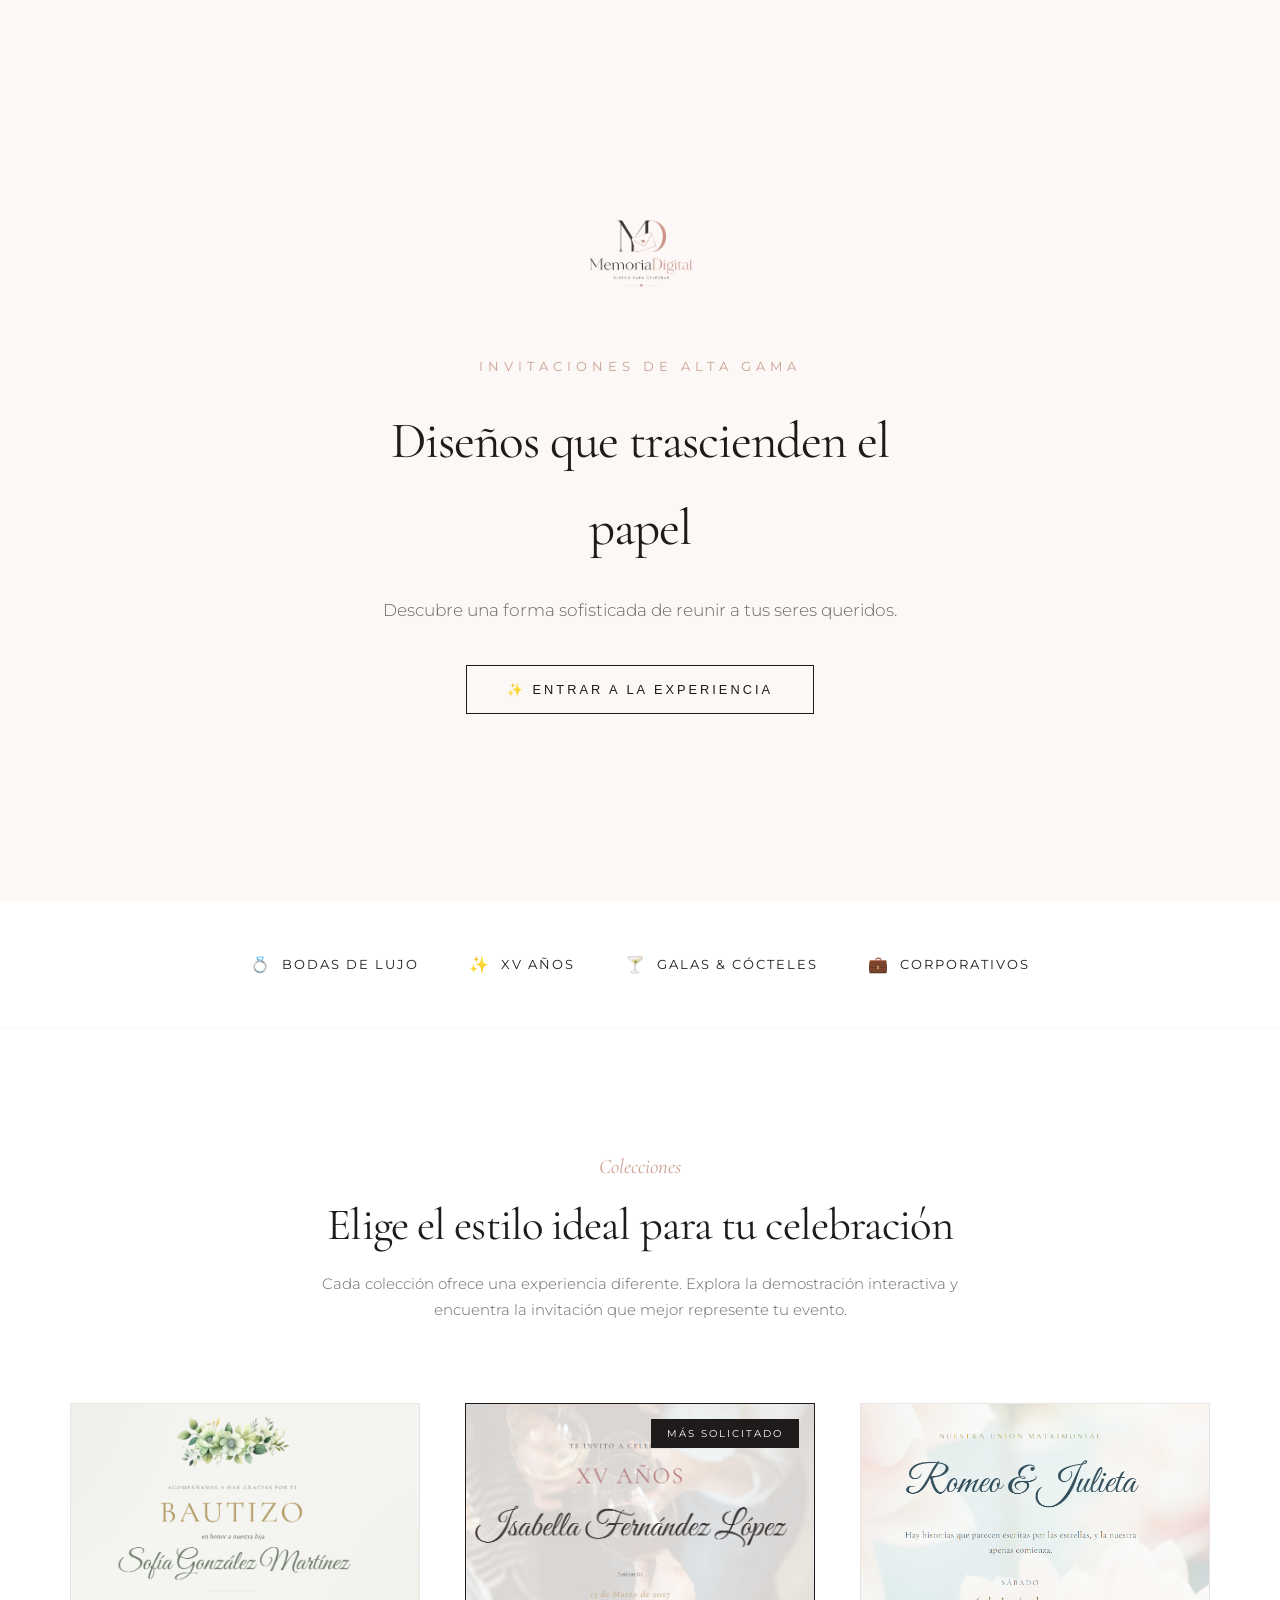
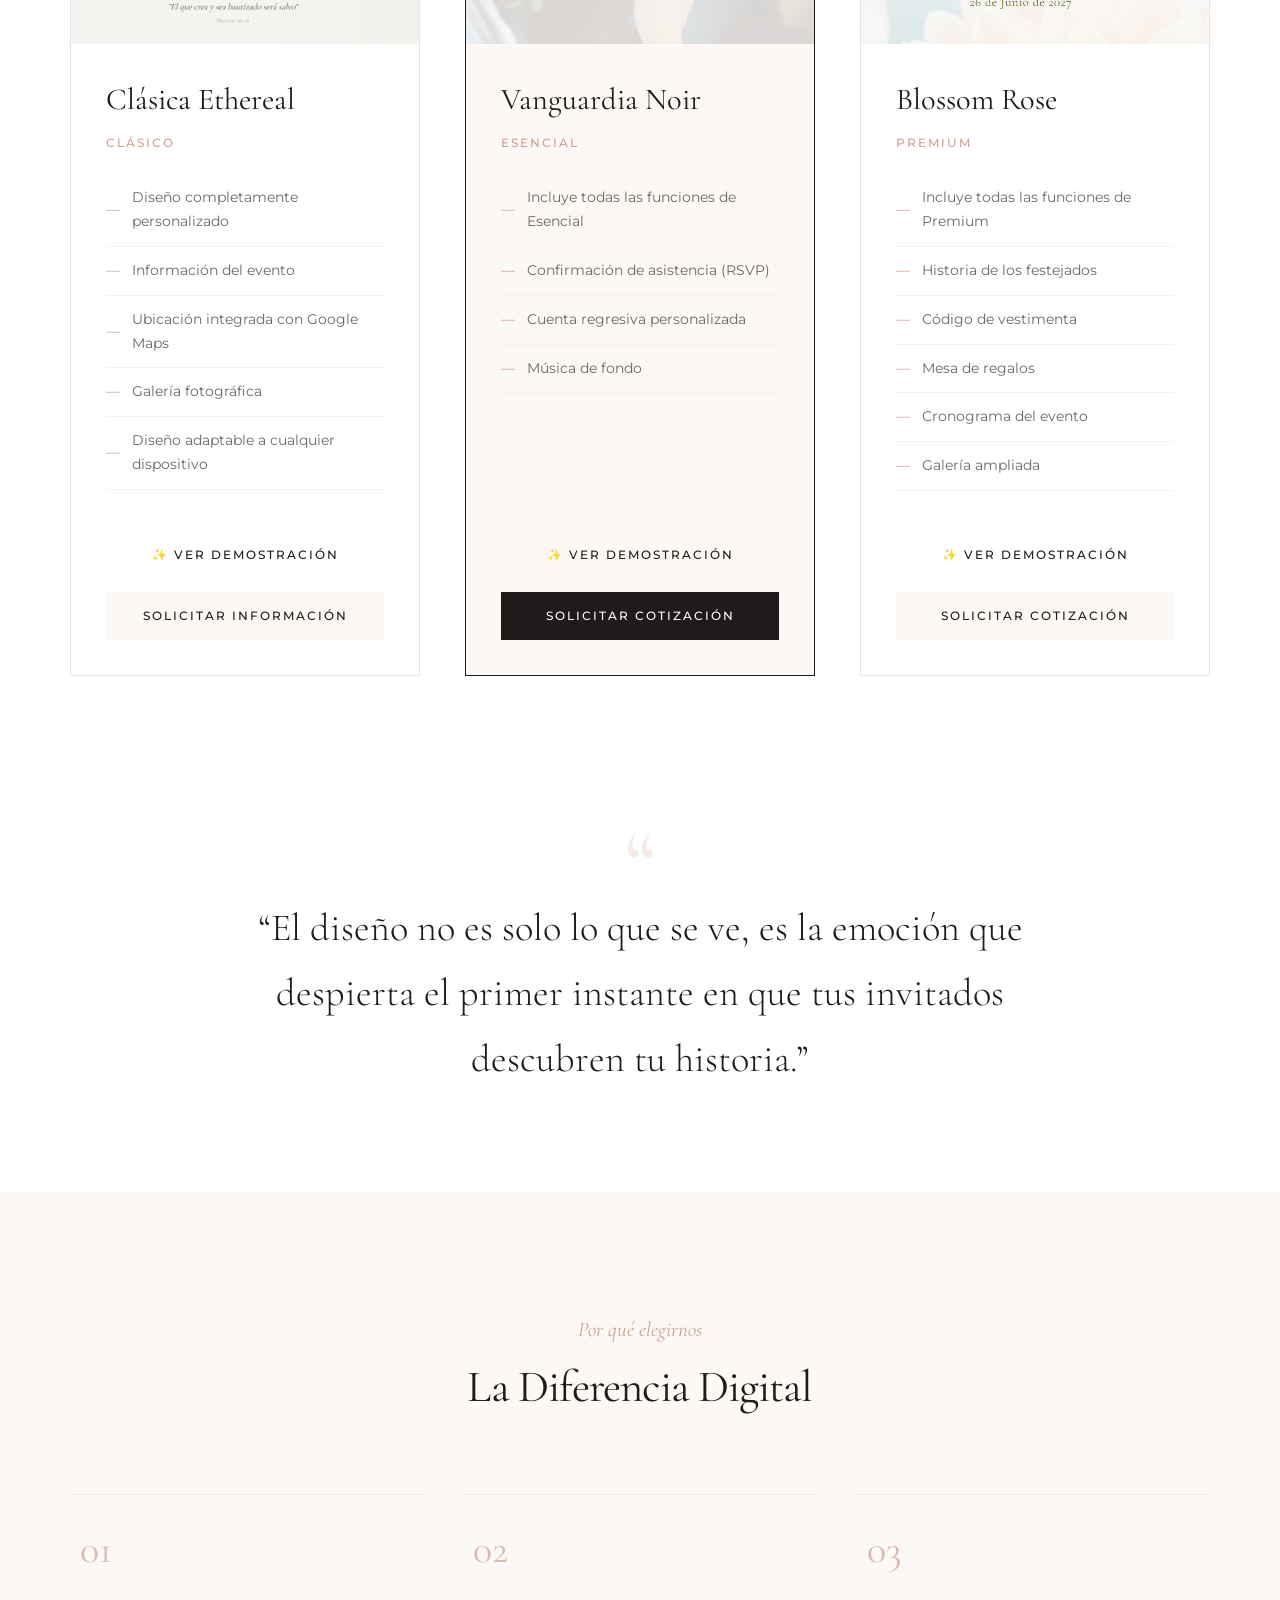
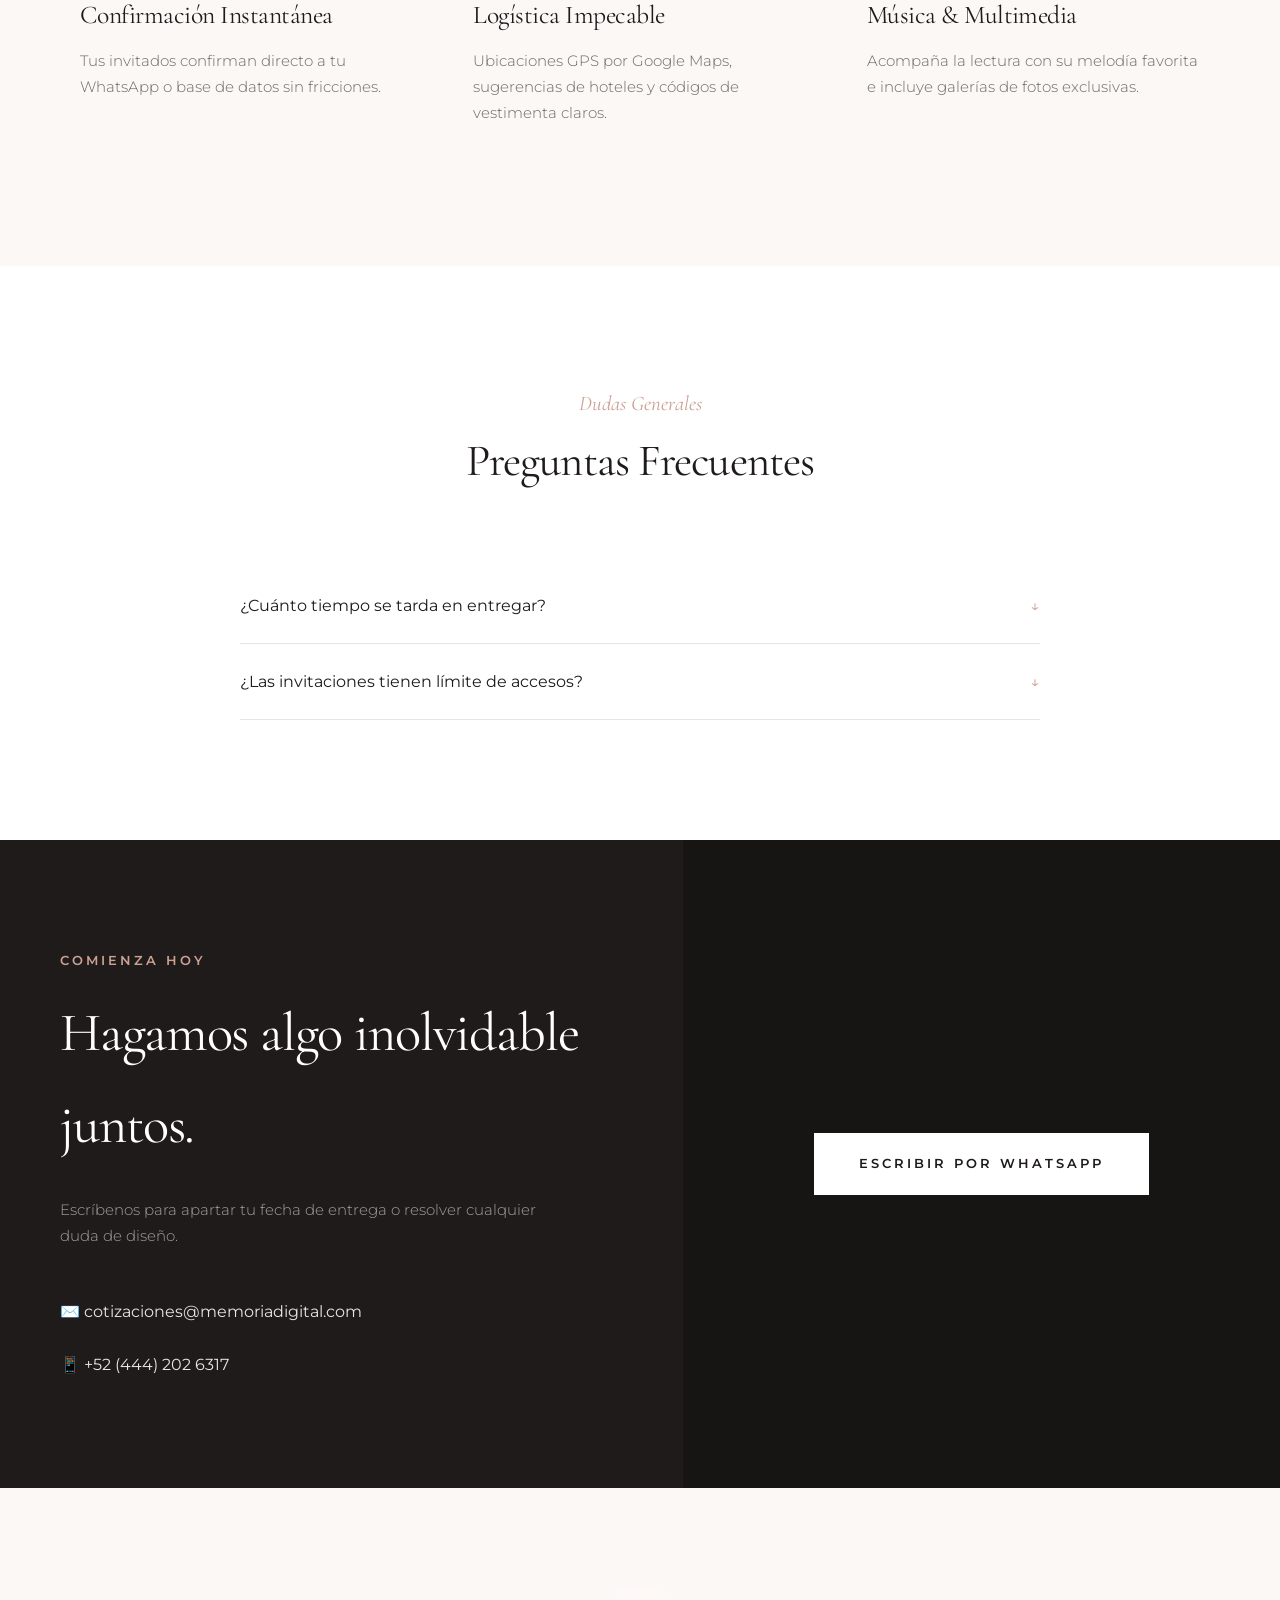
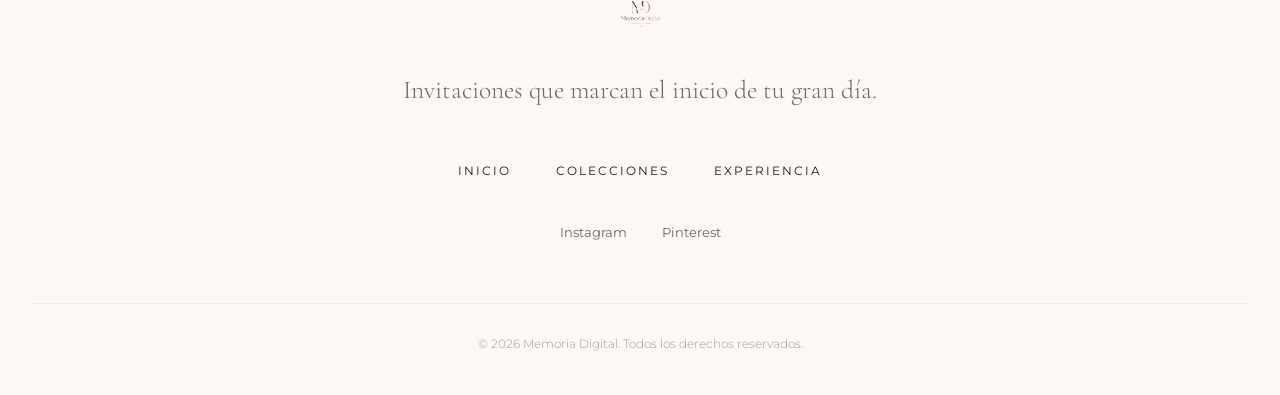
==== commit cd6967c3: "Cambios" ====
--- a/index.html
+++ b/index.html
@@ -11,6 +11,7 @@
         href="https://fonts.googleapis.com/css2?family=Cormorant+Garamond:ital,wght@0,300;0,400;0,600;1,300&family=Montserrat:wght@300;400;500;600&display=swap"
         rel="stylesheet">
     <link rel="stylesheet" href="css/style.css">
+    <link rel="icon" type="image/png" href="imagenes/logo.jpeg">
 </head>
 
 <body>
@@ -72,7 +73,7 @@
 
             <!-- ESENCIAL -->
             <div class="package-card">
-                <img src="img/demo-clasica.jpg" alt="Colección Clásica Ethereal" class="package-card-img">
+                <img src="imagenes/1.png" alt="Colección Clásica Ethereal" class="package-card-img">
 
                 <div class="package-top">
                     <span class="package-label">Clásica Ethereal</span>
@@ -97,7 +98,7 @@
             <div class="package-card featured">
                 <span class="recommended">Más solicitado</span>
 
-                <img src="img/demo-moderna.jpg" alt="Colección Vanguardia Noir" class="package-card-img">
+                <img src="imagenes/2.png" alt="Colección Vanguardia Noir" class="package-card-img">
 
                 <div class="package-top">
                     <span class="package-label">Vanguardia Noir</span>
@@ -112,14 +113,14 @@
                 </ul>
 
                 <div class="package-buttons">
-                    <a href="#" target="_blank">✨ Ver demostración</a>
+                    <a href="Demo-Esencial/index.html"  target="_blank">✨ Ver demostración</a>
                     <a href="#contacto" class="btn-get-plan">Solicitar cotización</a>
                 </div>
             </div>
 
             <!-- SIGNATURE -->
             <div class="package-card">
-                <img src="img/demo-romantica.jpg" alt="Colección Blossom Rose" class="package-card-img">
+                <img src="imagenes/3.png" alt="Colección Blossom Rose" class="package-card-img">
 
                 <div class="package-top">
                     <span class="package-label">Blossom Rose</span>
@@ -136,7 +137,7 @@
                 </ul>
 
                 <div class="package-buttons">
-                    <a href="#" target="_blank">✨ Ver demostración</a>
+                    <a href="Demo-Premium/index.html" target="_blank">✨ Ver demostración</a>
                     <a href="#contacto" class="btn-get-plan">Solicitar cotización</a>
                 </div>
             </div>
@@ -195,8 +196,8 @@
             <h2>Hagamos algo inolvidable juntos.</h2>
             <p>Escríbenos para apartar tu fecha de entrega o resolver cualquier duda de diseño.</p>
             <div class="contact-info">
-                <div>✉️ hola@memoriadigital.com</div>
-                <div>📱 +52 (55) 1234 5678</div>
+                <div>✉️ cotizaciones@memoriadigital.com</div>
+                <div>📱 +52 (444) 202 6317</div>
             </div>
         </div>
         <div class="contact-right">
